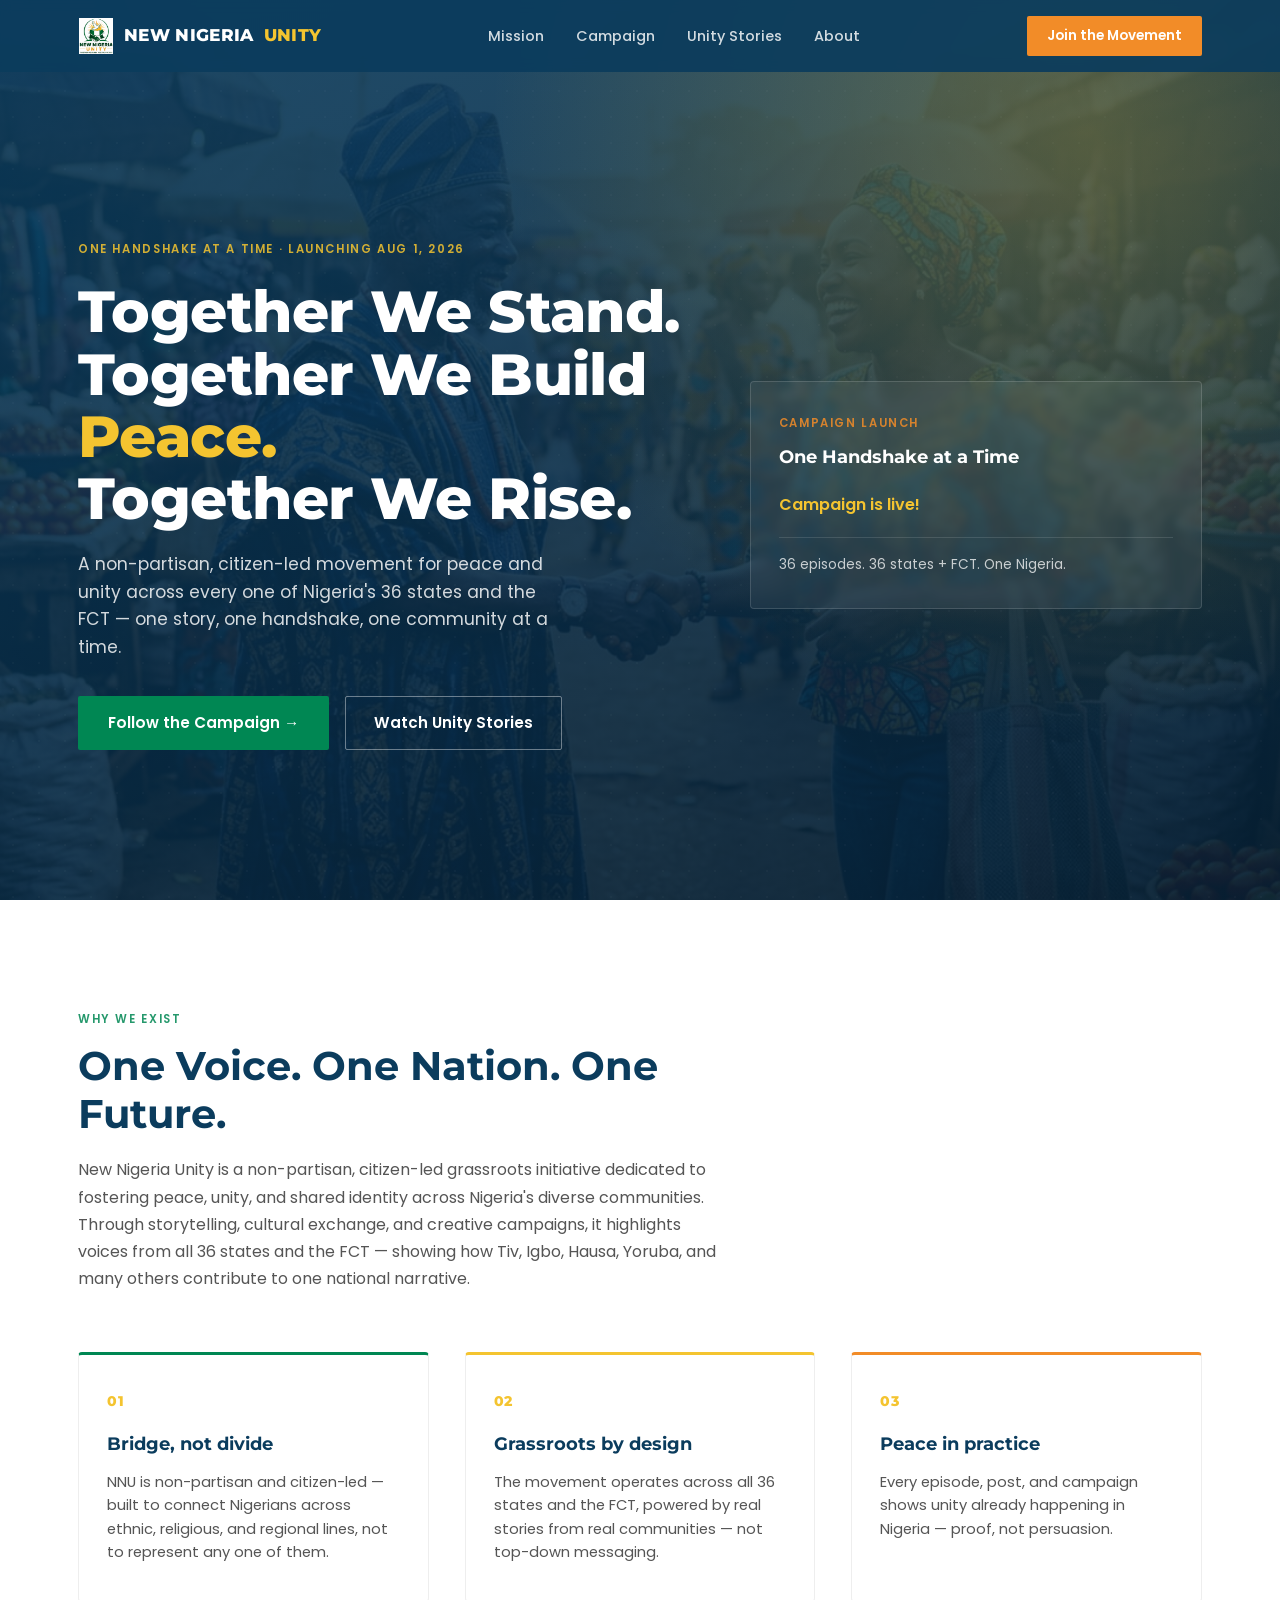
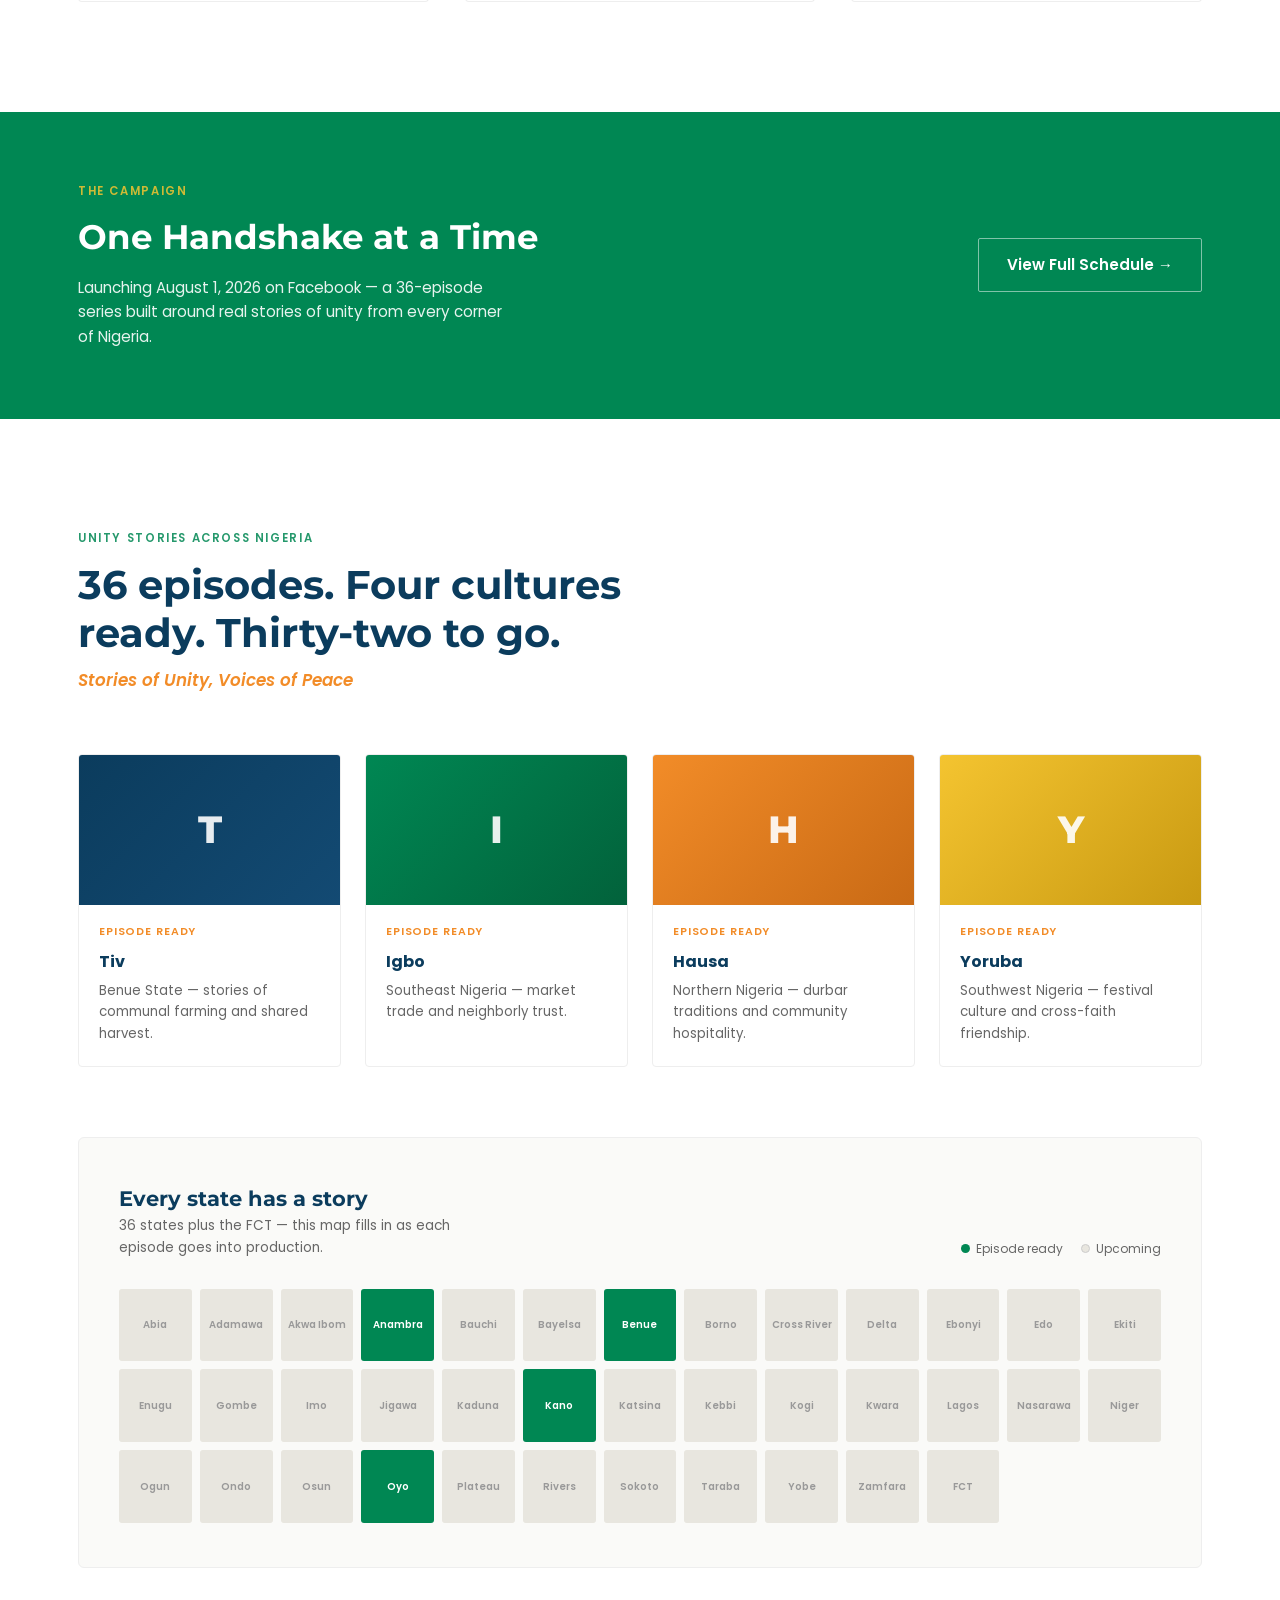
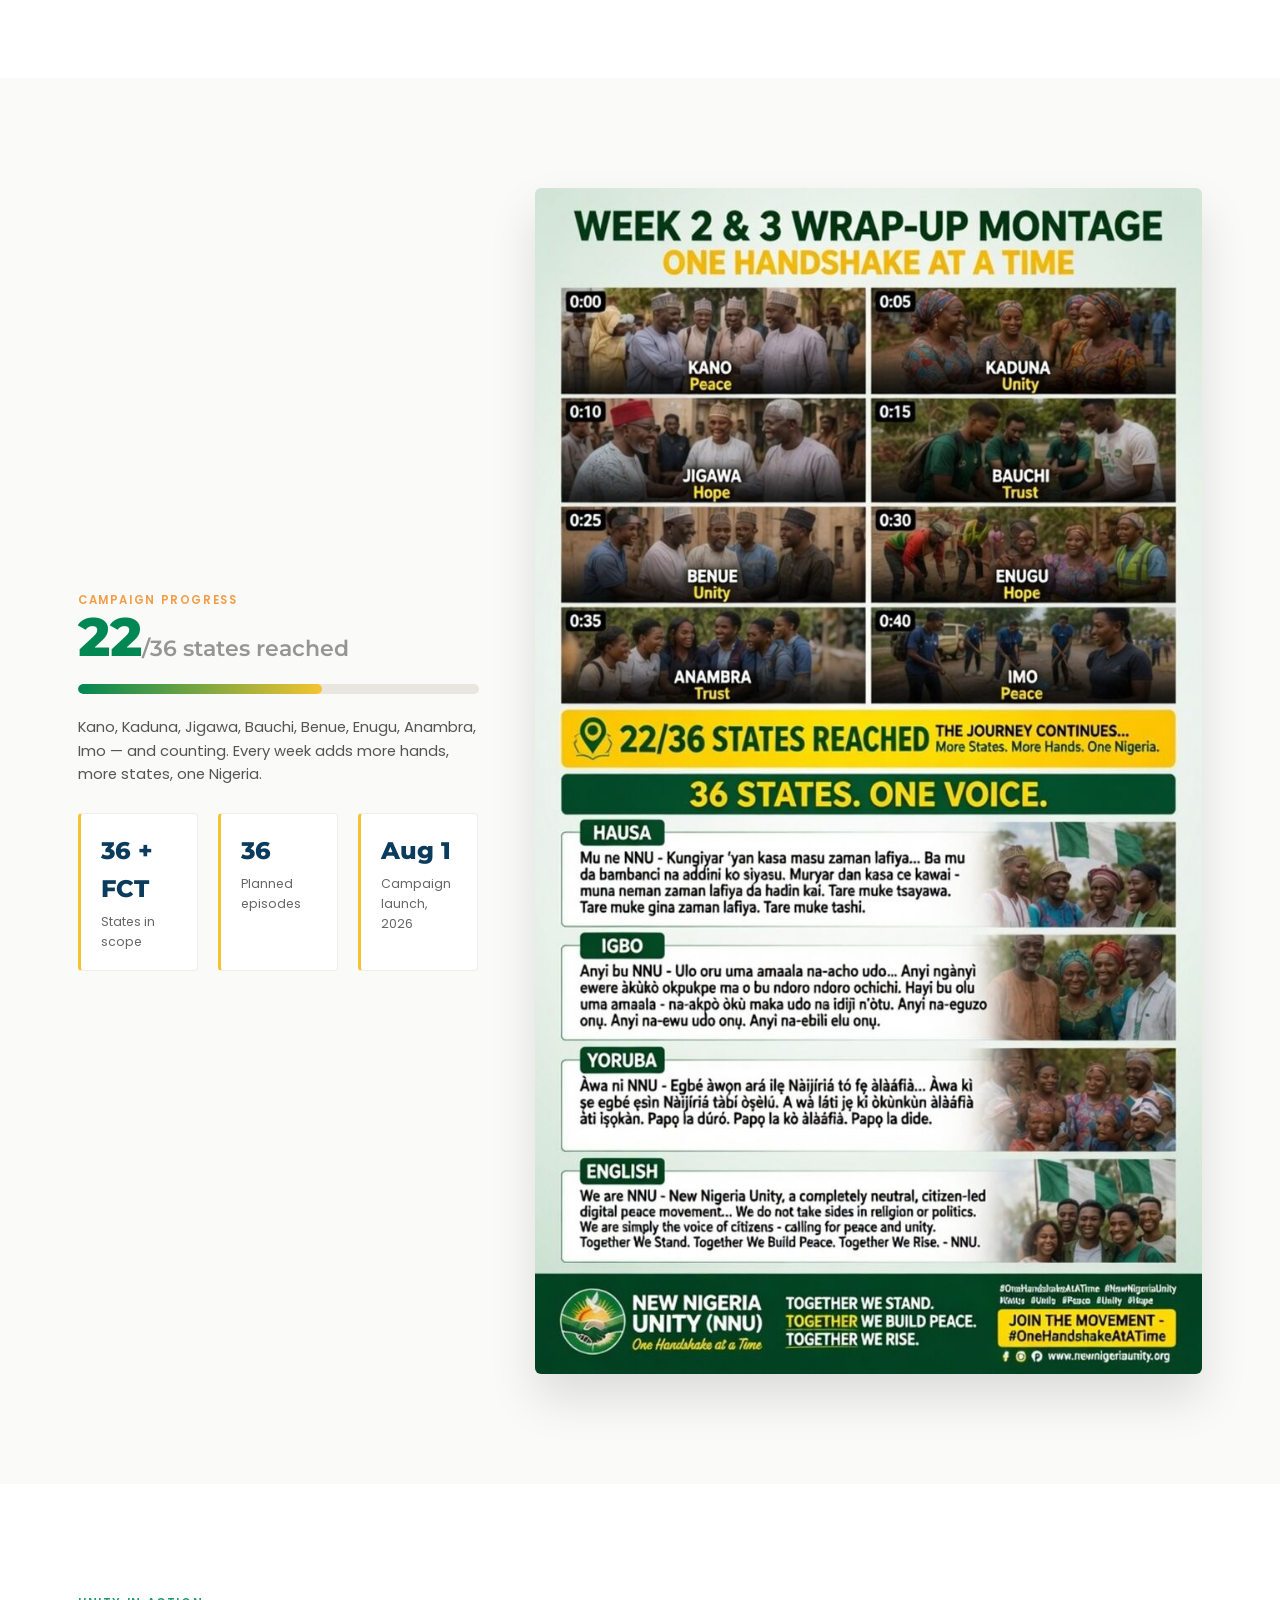
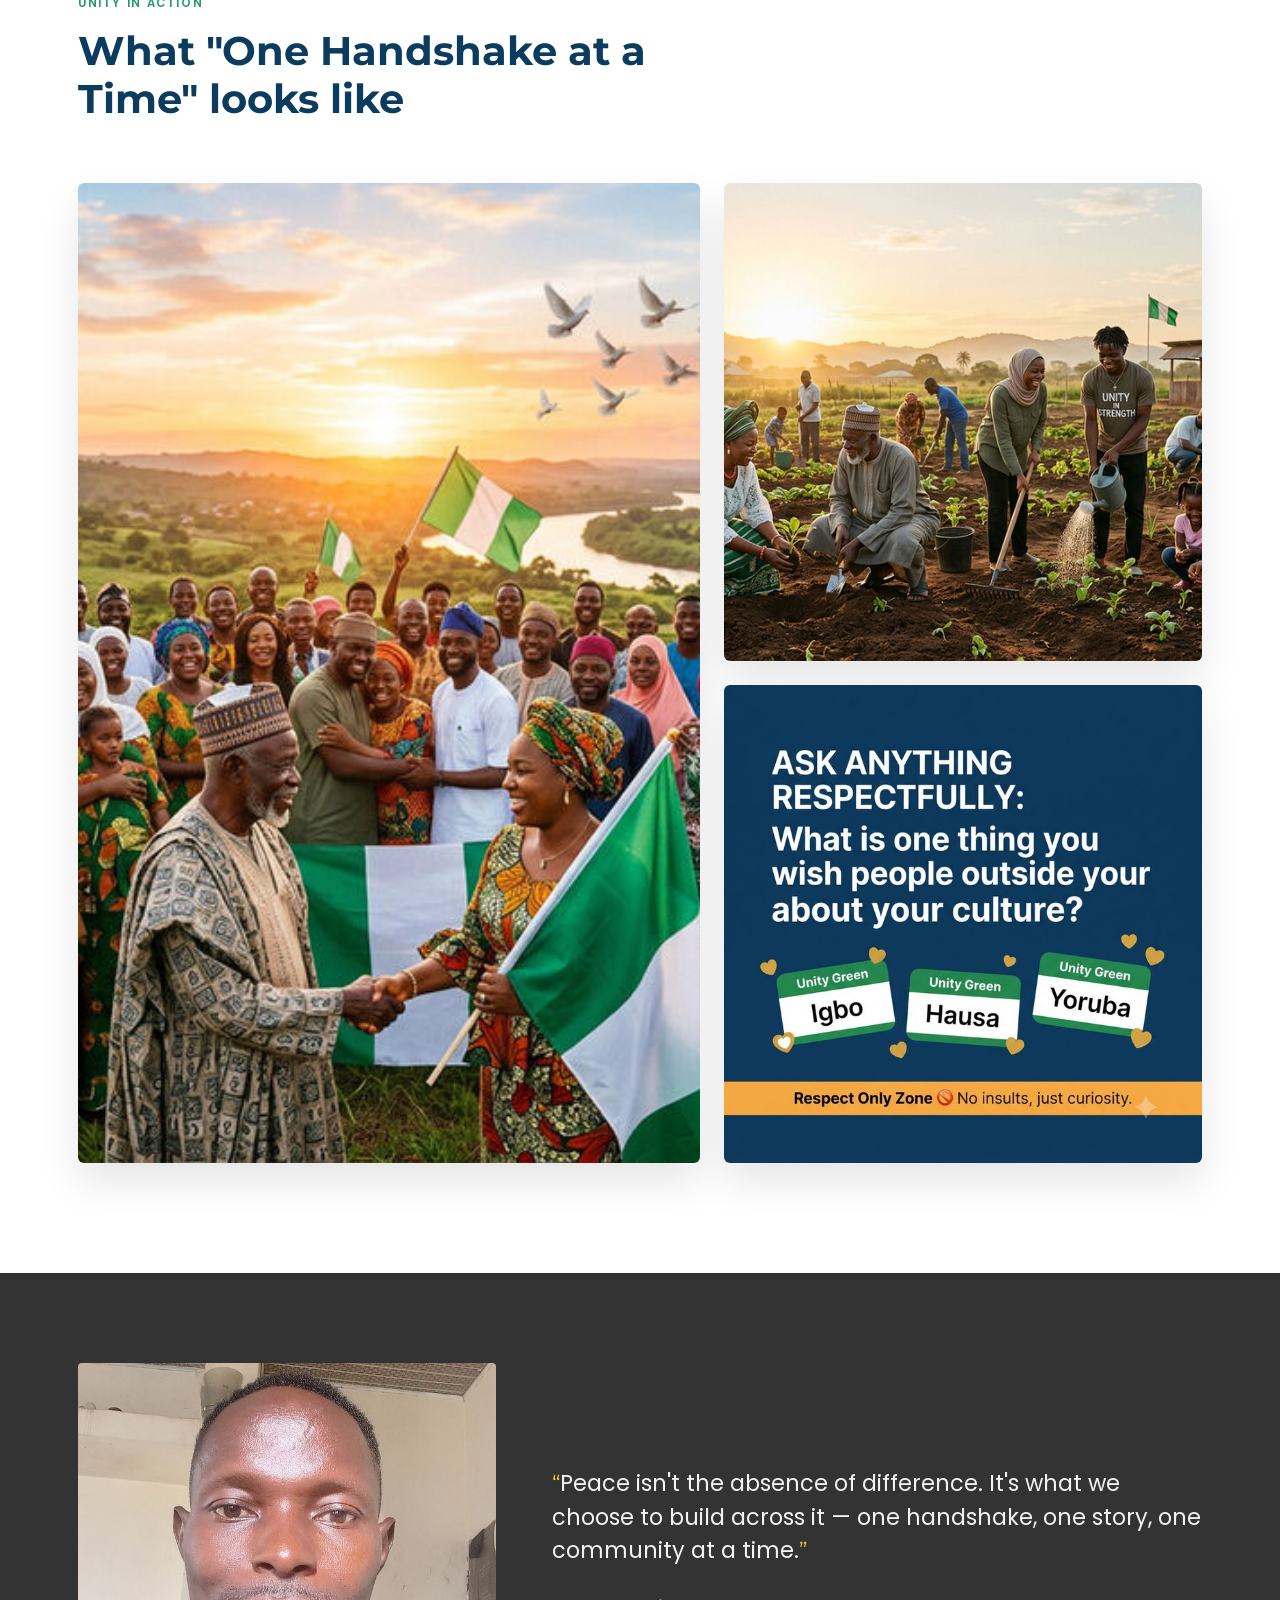
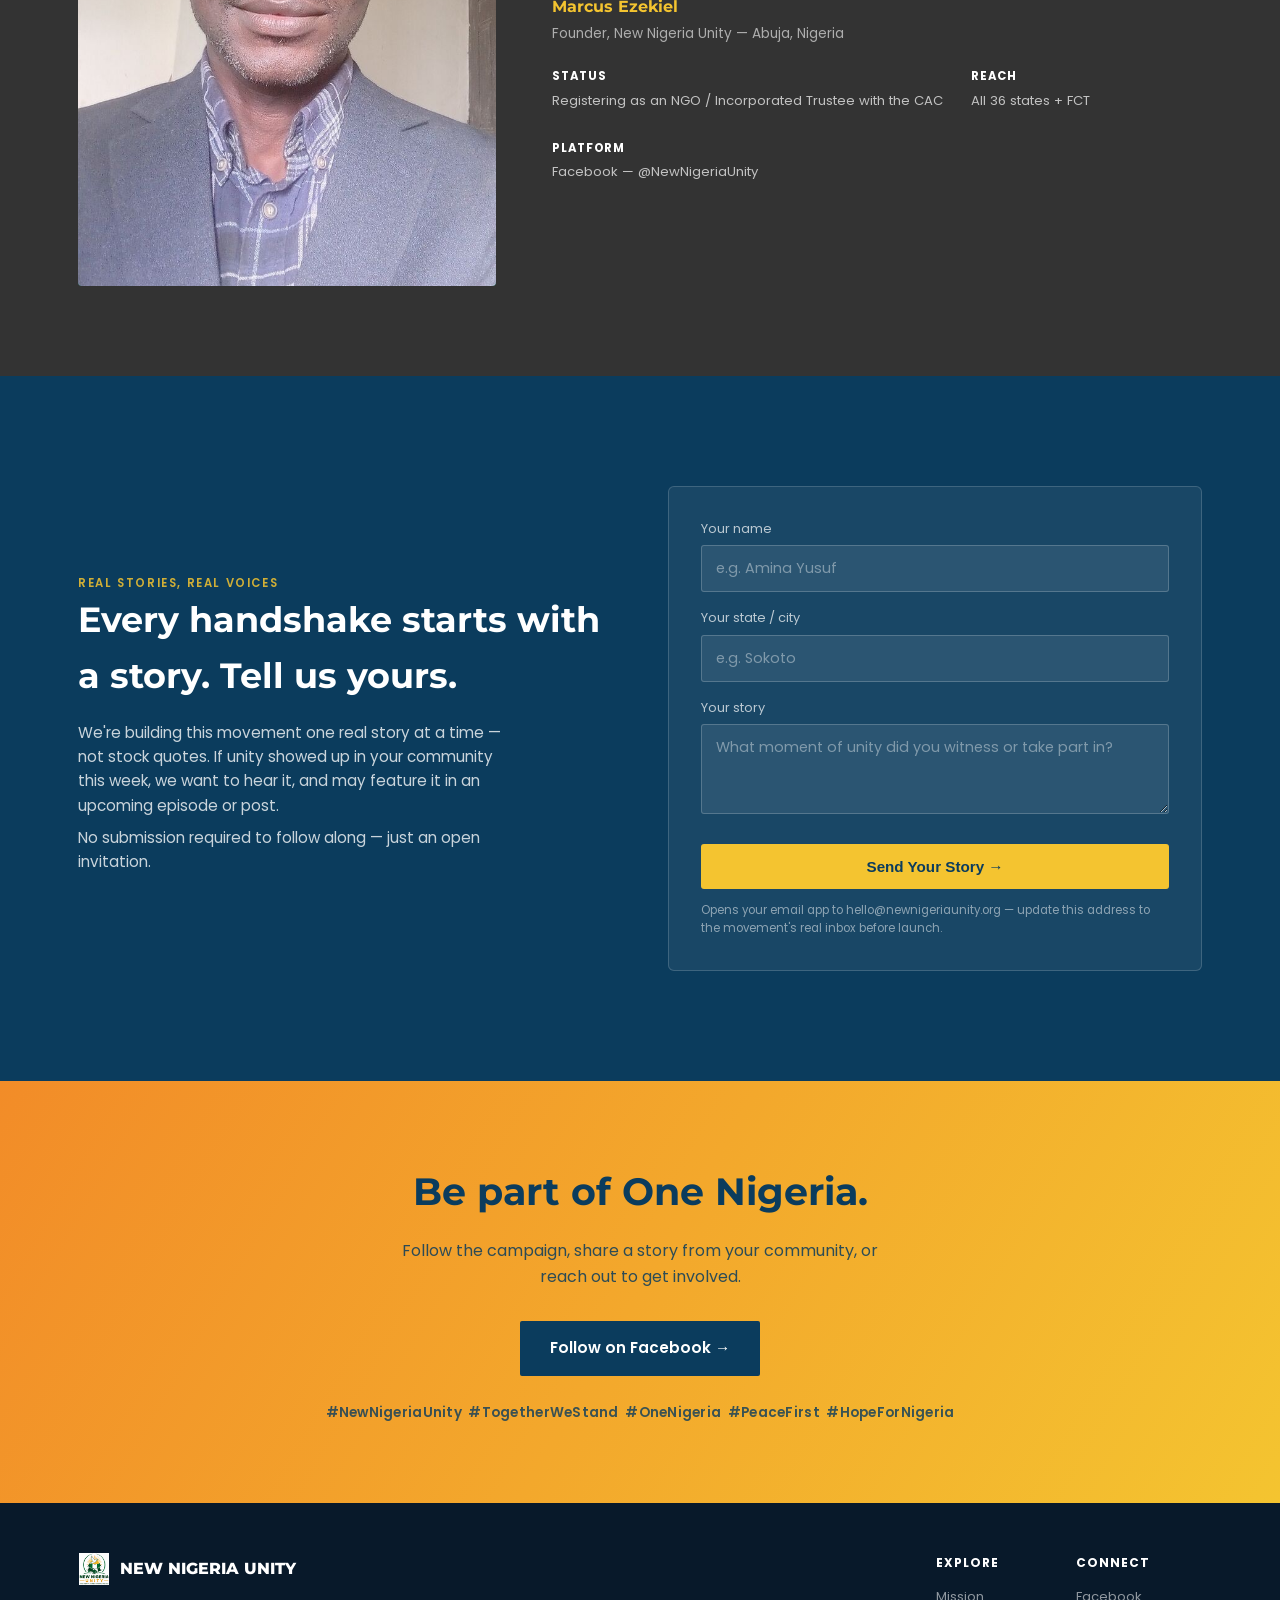
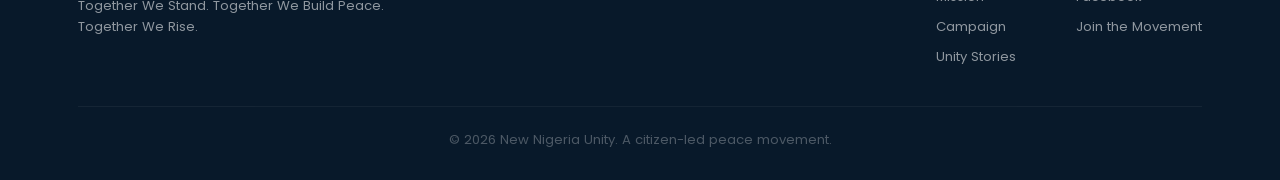
==== index.html @ eee840d3 "Add files via upload" ====
<!DOCTYPE html>
<html lang="en">
<head>
<meta charset="UTF-8">
<meta name="viewport" content="width=device-width, initial-scale=1.0">
<title>New Nigeria Unity — One Handshake at a Time</title>
<link rel="preconnect" href="https://fonts.googleapis.com">
<link href="https://fonts.googleapis.com/css2?family=Montserrat:wght@600;700;800&family=Poppins:wght@300;400;500;600&display=swap" rel="stylesheet">
<style>
  :root{
    --unity-green:#008753;
    --hope-gold:#F4C430;
    --trust-blue:#0B3C5D;
    --sunrise-orange:#F28C28;
    --charcoal:#333333;
    --peace-white:#FFFFFF;
  }
  *{margin:0;padding:0;box-sizing:border-box;}
  html{scroll-behavior:smooth;}
  body{
    font-family:'Poppins',sans-serif;
    color:var(--charcoal);
    background:var(--peace-white);
    line-height:1.6;
    overflow-x:hidden;
  }
  h1,h2,h3,.display{font-family:'Montserrat',sans-serif;}
  a{text-decoration:none;color:inherit;}
  img{max-width:100%;display:block;}
  .container{max-width:1180px;margin:0 auto;padding:0 28px;}
  .eyebrow{
    font-family:'Poppins',sans-serif;
    letter-spacing:.14em;
    text-transform:uppercase;
    font-size:.72rem;
    font-weight:600;
    opacity:.85;
  }

  /* NAV */
  nav{
    position:fixed;top:0;left:0;right:0;z-index:100;
    background:rgba(11,60,93,0.92);
    backdrop-filter:blur(6px);
    transition:background .3s ease;
  }
  .nav-inner{
    max-width:1180px;margin:0 auto;padding:16px 28px;
    display:flex;align-items:center;justify-content:space-between;
  }
  .nav-logo{
    font-family:'Montserrat',sans-serif;font-weight:800;
    color:var(--peace-white);font-size:1.05rem;letter-spacing:.02em;
    display:flex;align-items:center;gap:10px;
  }
  .nav-logo img{height:36px;width:36px;object-fit:contain;}
  .nav-logo span{color:var(--hope-gold);}
  .nav-links{display:flex;gap:32px;list-style:none;}
  .nav-links a{
    color:rgba(255,255,255,.82);font-size:.9rem;font-weight:500;
    transition:color .2s ease;
  }
  .nav-links a:hover{color:var(--hope-gold);}
  .nav-cta{
    background:var(--sunrise-orange);color:var(--peace-white);
    padding:9px 20px;border-radius:2px;font-weight:600;font-size:.85rem;
    transition:transform .2s ease, box-shadow .2s ease;
  }
  .nav-cta:hover{transform:translateY(-1px);box-shadow:0 6px 16px rgba(242,140,40,.35);}
  .nav-toggle{display:none;background:none;border:none;color:white;font-size:1.5rem;cursor:pointer;}

  /* HERO */
  .hero{
    position:relative;min-height:100vh;
    display:flex;align-items:center;
    background:
      radial-gradient(circle at 85% 15%, rgba(244,196,48,.30), transparent 45%),
      linear-gradient(160deg, rgba(11,60,93,.92) 0%, rgba(8,44,71,.90) 55%, rgba(6,31,51,.94) 100%),
      url('[data-uri]');
    background-size:cover;
    background-position:center 30%;
    overflow:hidden;
    padding-top:90px;
  }
  .hero::before{
    content:'';position:absolute;inset:0;
    background-image: radial-gradient(rgba(255,255,255,.06) 1px, transparent 1px);
    background-size:26px 26px;
    opacity:.4;
    animation: drift 40s linear infinite;
  }
  @keyframes drift{ from{background-position:0 0;} to{background-position:260px 130px;} }
  .hero-inner{
    position:relative;z-index:2;
    max-width:1180px;margin:0 auto;padding:60px 28px;
    display:grid;grid-template-columns:1.15fr .85fr;gap:60px;align-items:center;
  }
  .hero-eyebrow{color:var(--hope-gold);margin-bottom:22px;}
  .hero h1{
    color:var(--peace-white);font-size:clamp(2.4rem,5vw,3.6rem);
    font-weight:800;line-height:1.08;letter-spacing:-.01em;
    margin-bottom:22px;
    opacity:0;animation:riseIn .8s ease .1s forwards;
  }
  .hero h1 em{font-style:normal;color:var(--hope-gold);}
  .hero p.lede{
    color:rgba(255,255,255,.82);font-size:1.08rem;max-width:480px;margin-bottom:34px;
    opacity:0;animation:riseIn .8s ease .3s forwards;
  }
  @keyframes riseIn{from{opacity:0;transform:translateY(16px);}to{opacity:1;transform:translateY(0);}}
  .hero-ctas{display:flex;gap:16px;flex-wrap:wrap;opacity:0;animation:riseIn .8s ease .5s forwards;}
  .btn-primary{
    background:var(--unity-green);color:var(--peace-white);
    padding:15px 30px;border-radius:2px;font-weight:600;font-size:.95rem;
    display:inline-flex;align-items:center;gap:8px;
    transition:transform .2s ease, box-shadow .2s ease;
  }
  .btn-primary:hover{transform:translateY(-2px);box-shadow:0 10px 24px rgba(0,135,83,.4);}
  .btn-ghost{
    border:1.5px solid rgba(255,255,255,.4);color:var(--peace-white);
    padding:14px 28px;border-radius:2px;font-weight:600;font-size:.95rem;
    transition:border-color .2s ease, background .2s ease;
  }
  .btn-ghost:hover{border-color:var(--hope-gold);background:rgba(244,196,48,.08);}

  /* HERO COUNTDOWN CARD */
  .countdown-card{
    background:rgba(255,255,255,.06);
    border:1px solid rgba(255,255,255,.14);
    border-radius:4px;padding:32px 28px;
    backdrop-filter:blur(4px);
    opacity:0;animation:riseIn .9s ease .5s forwards;
  }
  .countdown-card .eyebrow{color:var(--sunrise-orange);margin-bottom:10px;}
  .countdown-card h3{color:var(--peace-white);font-size:1.15rem;margin-bottom:20px;}
  .countdown-grid{display:grid;grid-template-columns:repeat(4,1fr);gap:10px;margin-bottom:20px;}
  .countdown-unit{text-align:center;}
  .countdown-unit .num{
    font-family:'Montserrat',sans-serif;font-weight:800;font-size:1.9rem;
    color:var(--hope-gold);line-height:1;
  }
  .countdown-unit .lbl{
    font-size:.65rem;text-transform:uppercase;letter-spacing:.1em;
    color:rgba(255,255,255,.6);margin-top:6px;
  }
  .countdown-card .tagline{
    color:rgba(255,255,255,.75);font-size:.85rem;border-top:1px solid rgba(255,255,255,.12);
    padding-top:16px;
  }

  /* SECTION SHARED */
  section{padding:110px 0;position:relative;}
  .section-head{max-width:640px;margin-bottom:60px;}
  .section-head .eyebrow{color:var(--unity-green);margin-bottom:14px;}
  .section-head h2{font-size:clamp(1.8rem,3.4vw,2.5rem);font-weight:700;color:var(--trust-blue);line-height:1.2;}
  .section-head .lede{font-size:1rem;color:#555;margin-top:18px;line-height:1.7;}
  .section-head .subhead{font-size:1.05rem;color:var(--sunrise-orange);font-weight:600;margin-top:10px;font-style:italic;}
  .reveal{opacity:0;transform:translateY(24px);transition:opacity .7s ease, transform .7s ease;}
  .reveal.visible{opacity:1;transform:translateY(0);}

  /* MISSION */
  .mission-grid{display:grid;grid-template-columns:repeat(3,1fr);gap:36px;}
  .mission-card{
    padding:36px 28px;border:1px solid #eee;border-radius:4px;
    border-top:3px solid var(--unity-green);
    transition:transform .25s ease, box-shadow .25s ease;
  }
  .mission-card:nth-child(2){border-top-color:var(--hope-gold);}
  .mission-card:nth-child(3){border-top-color:var(--sunrise-orange);}
  .mission-card:hover{transform:translateY(-6px);box-shadow:0 16px 32px rgba(0,0,0,.06);}
  .mission-card .num{font-family:'Montserrat',sans-serif;font-weight:800;font-size:.85rem;color:var(--hope-gold);letter-spacing:.06em;margin-bottom:16px;}
  .mission-card h3{font-size:1.15rem;color:var(--trust-blue);margin-bottom:12px;}
  .mission-card p{font-size:.92rem;color:#555;}

  /* CAMPAIGN BAND */
  .campaign-band{
    background:var(--unity-green);color:var(--peace-white);
    padding:70px 0;
  }
  .campaign-inner{
    display:flex;justify-content:space-between;align-items:center;gap:40px;flex-wrap:wrap;
  }
  .campaign-inner h2{font-size:clamp(1.6rem,3vw,2.1rem);font-weight:700;max-width:500px;}
  .campaign-inner .eyebrow{color:var(--hope-gold);margin-bottom:10px;}
  .campaign-inner p{opacity:.9;max-width:440px;margin-top:12px;font-size:.95rem;}

  /* STORIES */
  .stories-grid{display:grid;grid-template-columns:repeat(4,1fr);gap:24px;margin-bottom:70px;}
  .story-card{
    border-radius:4px;overflow:hidden;background:var(--peace-white);
    border:1px solid #eee;transition:transform .25s ease, box-shadow .25s ease;
  }
  .story-card:hover{transform:translateY(-6px);box-shadow:0 18px 30px rgba(0,0,0,.08);}
  .story-thumb{
    height:150px;display:flex;align-items:center;justify-content:center;
    font-family:'Montserrat',sans-serif;font-weight:800;color:rgba(255,255,255,.9);font-size:2.4rem;
  }
  .story-card:nth-child(1) .story-thumb{background:linear-gradient(135deg,var(--trust-blue),#134a73);}
  .story-card:nth-child(2) .story-thumb{background:linear-gradient(135deg,var(--unity-green),#02623b);}
  .story-card:nth-child(3) .story-thumb{background:linear-gradient(135deg,var(--sunrise-orange),#c96a15);}
  .story-card:nth-child(4) .story-thumb{background:linear-gradient(135deg,var(--hope-gold),#c99a12);}
  .story-body{padding:18px 20px 22px;}
  .story-tag{font-size:.68rem;font-weight:600;letter-spacing:.08em;text-transform:uppercase;color:var(--sunrise-orange);margin-bottom:8px;}
  .story-body h4{font-size:1rem;color:var(--trust-blue);margin-bottom:6px;}
  .story-body p{font-size:.83rem;color:#666;}

  /* MOSAIC — SIGNATURE ELEMENT */
  .mosaic-wrap{
    background:#fafaf8;border:1px solid #eee;border-radius:6px;padding:44px 40px;
  }
  .mosaic-head{display:flex;justify-content:space-between;align-items:flex-end;gap:24px;margin-bottom:30px;flex-wrap:wrap;}
  .mosaic-head h3{color:var(--trust-blue);font-size:1.3rem;}
  .mosaic-head p{font-size:.85rem;color:#666;max-width:360px;}
  .mosaic-legend{display:flex;gap:18px;font-size:.75rem;color:#666;flex-wrap:wrap;}
  .legend-dot{display:inline-block;width:9px;height:9px;border-radius:50%;margin-right:6px;}
  .mosaic-grid{
    display:grid;grid-template-columns:repeat(auto-fill,minmax(72px,1fr));gap:8px;
  }
  .state-tile{
    aspect-ratio:1;border-radius:3px;background:#e8e6df;
    display:flex;align-items:center;justify-content:center;
    font-size:.62rem;font-weight:600;color:#999;text-align:center;padding:4px;
    position:relative;cursor:default;
    transition:transform .18s ease, box-shadow .18s ease;
  }
  .state-tile:hover{transform:scale(1.08);z-index:5;box-shadow:0 6px 16px rgba(0,0,0,.15);}
  .state-tile.live{background:var(--unity-green);color:#fff;}
  .state-tile.upcoming{background:#f0d98a44;color:var(--charcoal);border:1px dashed var(--hope-gold);}
  .state-tile .tooltip{
    position:absolute;bottom:110%;left:50%;transform:translateX(-50%);
    background:var(--trust-blue);color:#fff;font-size:.68rem;padding:6px 10px;
    border-radius:3px;white-space:nowrap;opacity:0;pointer-events:none;
    transition:opacity .15s ease;
  }
  .state-tile:hover .tooltip{opacity:1;}

  /* PROGRESS SECTION */
  .progress{background:#fafaf8;}
  .progress-inner{display:grid;grid-template-columns:.75fr 1.25fr;gap:56px;align-items:center;}
  .progress-stat{
    font-family:'Montserrat',sans-serif;font-weight:800;font-size:3.4rem;color:var(--unity-green);line-height:1;
  }
  .progress-stat span{font-size:1.4rem;color:var(--charcoal);opacity:.5;font-weight:600;}
  .progress-bar-track{height:10px;background:#e8e6df;border-radius:6px;overflow:hidden;margin:20px 0 22px;}
  .progress-bar-fill{height:100%;width:61%;background:linear-gradient(90deg,var(--unity-green),var(--hope-gold));border-radius:6px;}
  .progress-copy p{color:#555;font-size:.92rem;margin-bottom:10px;}
  .progress-img{border-radius:6px;overflow:hidden;box-shadow:0 24px 48px rgba(0,0,0,.12);}
  .progress-img img{width:100%;display:block;}

  .goals-row{display:grid;grid-template-columns:repeat(3,1fr);gap:20px;margin-top:26px;}
  .goal-chip{background:#fff;border:1px solid #eee;border-left:3px solid var(--hope-gold);border-radius:4px;padding:18px 20px;}
  .goal-chip .num{font-family:'Montserrat',sans-serif;font-weight:800;font-size:1.5rem;color:var(--trust-blue);}
  .goal-chip .lbl{font-size:.78rem;color:#666;margin-top:4px;}

  /* COMMUNITY GALLERY */
  .community{background:var(--peace-white);}
  .community-grid{display:grid;grid-template-columns:1.3fr 1fr;gap:24px;}
  .community-grid img{border-radius:6px;width:100%;height:100%;object-fit:cover;box-shadow:0 20px 40px rgba(0,0,0,.1);}
  .community-side{display:flex;flex-direction:column;gap:24px;}
  .community-side img{aspect-ratio:1/1;}
  .community-main{aspect-ratio:4/3.1;}

  /* SHARE YOUR STORY */
  .share-story{background:var(--trust-blue);color:#fff;}
  .share-inner{display:grid;grid-template-columns:1fr 1fr;gap:56px;align-items:center;}
  .share-story h2{color:#fff;font-size:clamp(1.6rem,3vw,2.2rem);margin-bottom:16px;}
  .share-story p{color:rgba(255,255,255,.78);font-size:.95rem;margin-bottom:8px;max-width:440px;}
  .share-form{background:rgba(255,255,255,.06);border:1px solid rgba(255,255,255,.16);border-radius:6px;padding:32px;}
  .share-form label{display:block;font-size:.8rem;color:rgba(255,255,255,.7);margin-bottom:6px;margin-top:16px;}
  .share-form label:first-child{margin-top:0;}
  .share-form input, .share-form textarea{
    width:100%;padding:12px 14px;border-radius:3px;border:1px solid rgba(255,255,255,.2);
    background:rgba(255,255,255,.08);color:#fff;font-family:'Poppins',sans-serif;font-size:.9rem;
  }
  .share-form input::placeholder, .share-form textarea::placeholder{color:rgba(255,255,255,.4);}
  .share-form textarea{resize:vertical;min-height:90px;}
  .share-form button{
    margin-top:22px;width:100%;background:var(--hope-gold);color:var(--trust-blue);
    border:none;padding:14px;border-radius:3px;font-weight:700;font-size:.95rem;cursor:pointer;
    transition:transform .2s ease;
  }
  .share-form button:hover{transform:translateY(-2px);}
  .share-note{font-size:.72rem;color:rgba(255,255,255,.5);margin-top:12px;}

  /* FOUNDER STRIP */
  .founder{
    background:var(--charcoal);color:var(--peace-white);padding:90px 0;
  }
  .founder-inner{display:grid;grid-template-columns:.9fr 1.4fr;gap:56px;align-items:center;}
  .founder-photo{
    aspect-ratio:4/5;border-radius:4px;overflow:hidden;
    background:linear-gradient(155deg,var(--trust-blue),var(--unity-green));
  }
  .founder-photo img{width:100%;height:100%;object-fit:cover;object-position:center 15%;}
  .founder-quote{font-size:1.4rem;line-height:1.5;font-weight:400;margin-bottom:26px;color:#f2f2f2;}
  .founder-quote::before{content:'“';color:var(--hope-gold);font-family:'Montserrat',sans-serif;}
  .founder-quote::after{content:'”';color:var(--hope-gold);font-family:'Montserrat',sans-serif;}
  .founder-name{font-family:'Montserrat',sans-serif;font-weight:700;color:var(--hope-gold);margin-bottom:4px;}
  .founder-role{font-size:.85rem;color:rgba(255,255,255,.6);margin-bottom:22px;}
  .legit-row{display:flex;gap:28px;flex-wrap:wrap;font-size:.82rem;color:rgba(255,255,255,.7);}
  .legit-row strong{color:#fff;display:block;font-size:.72rem;text-transform:uppercase;letter-spacing:.08em;margin-bottom:4px;}

  /* CTA FOOTER */
  .cta-band{
    background:linear-gradient(120deg, var(--sunrise-orange), var(--hope-gold));
    padding:80px 0;text-align:center;color:var(--trust-blue);
  }
  .cta-band h2{font-size:clamp(1.7rem,3.4vw,2.4rem);margin-bottom:16px;}
  .cta-band p{max-width:480px;margin:0 auto 32px;font-size:1rem;opacity:.85;}
  .cta-band .btn-primary{background:var(--trust-blue);}
  .hashtags{margin-top:26px;font-size:.85rem;font-weight:600;letter-spacing:.02em;color:var(--trust-blue);opacity:.8;}

  footer{background:#08192a;color:rgba(255,255,255,.55);padding:50px 0 30px;font-size:.82rem;}
  .footer-inner{display:flex;justify-content:space-between;flex-wrap:wrap;gap:24px;margin-bottom:30px;}
  .footer-logo{font-family:'Montserrat',sans-serif;font-weight:800;color:#fff;font-size:1rem;margin-bottom:10px;display:flex;align-items:center;gap:10px;}
  .footer-logo img{height:32px;width:32px;object-fit:contain;}
  .footer-slogan{max-width:320px;line-height:1.6;}
  .footer-cols{display:flex;gap:60px;}
  .footer-col h5{color:#fff;font-size:.75rem;text-transform:uppercase;letter-spacing:.08em;margin-bottom:14px;}
  .footer-col a{display:block;margin-bottom:9px;color:rgba(255,255,255,.55);transition:color .2s ease;}
  .footer-col a:hover{color:var(--hope-gold);}
  .footer-bottom{border-top:1px solid rgba(255,255,255,.1);padding-top:22px;text-align:center;opacity:.5;}

  @media (max-width:880px){
    .hero-inner{grid-template-columns:1fr;}
    .mission-grid{grid-template-columns:1fr;}
    .stories-grid{grid-template-columns:repeat(2,1fr);}
    .campaign-inner{flex-direction:column;align-items:flex-start;}
    .founder-inner{grid-template-columns:1fr;}
    .founder-photo{max-width:220px;}
    .progress-inner{grid-template-columns:1fr;}
    .community-grid{grid-template-columns:1fr;}
    .share-inner{grid-template-columns:1fr;}
    .goals-row{grid-template-columns:1fr;}
    .nav-links{display:none;}
    .footer-inner{flex-direction:column;}
  }
</style>
</head>
<body>

<nav>
  <div class="nav-inner">
    <div class="nav-logo"><img src="[data-uri]" alt="New Nigeria Unity logo">NEW NIGERIA <span>UNITY</span></div>
    <ul class="nav-links">
      <li><a href="#mission">Mission</a></li>
      <li><a href="#campaign">Campaign</a></li>
      <li><a href="#stories">Unity Stories</a></li>
      <li><a href="#founder">About</a></li>
    </ul>
    <a href="#join" class="nav-cta">Join the Movement</a>
  </div>
</nav>

<header class="hero">
  <div class="hero-inner">
    <div>
      <div class="eyebrow hero-eyebrow">One Handshake at a Time · Launching Aug 1, 2026</div>
      <h1>Together We Stand.<br>Together We Build <em>Peace.</em><br>Together We Rise.</h1>
      <p class="lede">A non-partisan, citizen-led movement for peace and unity across every one of Nigeria's 36 states and the FCT — one story, one handshake, one community at a time.</p>
      <div class="hero-ctas">
        <a href="#join" class="btn-primary">Follow the Campaign →</a>
        <a href="#stories" class="btn-ghost">Watch Unity Stories</a>
      </div>
    </div>
    <div class="countdown-card">
      <div class="eyebrow">Campaign Launch</div>
      <h3>One Handshake at a Time</h3>
      <div class="countdown-grid" id="countdown">
        <div class="countdown-unit"><div class="num" id="cd-days">--</div><div class="lbl">Days</div></div>
        <div class="countdown-unit"><div class="num" id="cd-hours">--</div><div class="lbl">Hours</div></div>
        <div class="countdown-unit"><div class="num" id="cd-mins">--</div><div class="lbl">Mins</div></div>
        <div class="countdown-unit"><div class="num" id="cd-secs">--</div><div class="lbl">Secs</div></div>
      </div>
      <div class="tagline">36 episodes. 36 states + FCT. One Nigeria.</div>
    </div>
  </div>
</header>

<section id="mission">
  <div class="container">
    <div class="section-head reveal">
      <div class="eyebrow">Why We Exist</div>
      <h2>One Voice. One Nation. One Future.</h2>
      <p class="lede">New Nigeria Unity is a non-partisan, citizen-led grassroots initiative dedicated to fostering peace, unity, and shared identity across Nigeria's diverse communities. Through storytelling, cultural exchange, and creative campaigns, it highlights voices from all 36 states and the FCT — showing how Tiv, Igbo, Hausa, Yoruba, and many others contribute to one national narrative.</p>
    </div>
    <div class="mission-grid">
      <div class="mission-card reveal">
        <div class="num">01</div>
        <h3>Bridge, not divide</h3>
        <p>NNU is non-partisan and citizen-led — built to connect Nigerians across ethnic, religious, and regional lines, not to represent any one of them.</p>
      </div>
      <div class="mission-card reveal">
        <div class="num">02</div>
        <h3>Grassroots by design</h3>
        <p>The movement operates across all 36 states and the FCT, powered by real stories from real communities — not top-down messaging.</p>
      </div>
      <div class="mission-card reveal">
        <div class="num">03</div>
        <h3>Peace in practice</h3>
        <p>Every episode, post, and campaign shows unity already happening in Nigeria — proof, not persuasion.</p>
      </div>
    </div>
  </div>
</section>

<div class="campaign-band" id="campaign">
  <div class="container campaign-inner reveal">
    <div>
      <div class="eyebrow">The Campaign</div>
      <h2>One Handshake at a Time</h2>
      <p>Launching August 1, 2026 on Facebook — a 36-episode series built around real stories of unity from every corner of Nigeria.</p>
    </div>
    <a href="#" class="btn-ghost" style="border-color:rgba(255,255,255,.5)">View Full Schedule →</a>
  </div>
</div>

<section id="stories">
  <div class="container">
    <div class="section-head reveal">
      <div class="eyebrow">Unity Stories Across Nigeria</div>
      <h2>36 episodes. Four cultures ready. Thirty-two to go.</h2>
      <div class="subhead">Stories of Unity, Voices of Peace</div>
    </div>
    <div class="stories-grid">
      <div class="story-card reveal">
        <div class="story-thumb">T</div>
        <div class="story-body"><div class="story-tag">Episode Ready</div><h4>Tiv</h4><p>Benue State — stories of communal farming and shared harvest.</p></div>
      </div>
      <div class="story-card reveal">
        <div class="story-thumb">I</div>
        <div class="story-body"><div class="story-tag">Episode Ready</div><h4>Igbo</h4><p>Southeast Nigeria — market trade and neighborly trust.</p></div>
      </div>
      <div class="story-card reveal">
        <div class="story-thumb">H</div>
        <div class="story-body"><div class="story-tag">Episode Ready</div><h4>Hausa</h4><p>Northern Nigeria — durbar traditions and community hospitality.</p></div>
      </div>
      <div class="story-card reveal">
        <div class="story-thumb">Y</div>
        <div class="story-body"><div class="story-tag">Episode Ready</div><h4>Yoruba</h4><p>Southwest Nigeria — festival culture and cross-faith friendship.</p></div>
      </div>
    </div>

    <div class="mosaic-wrap reveal">
      <div class="mosaic-head">
        <div>
          <h3>Every state has a story</h3>
          <p>36 states plus the FCT — this map fills in as each episode goes into production.</p>
        </div>
        <div class="mosaic-legend">
          <span><span class="legend-dot" style="background:var(--unity-green)"></span>Episode ready</span>
          <span><span class="legend-dot" style="background:#e8e6df;border:1px solid #ccc"></span>Upcoming</span>
        </div>
      </div>
      <div class="mosaic-grid" id="mosaic"></div>
    </div>
  </div>
</section>

<section class="progress">
  <div class="container progress-inner">
    <div class="reveal">
      <div class="eyebrow" style="color:var(--sunrise-orange)">Campaign Progress</div>
      <div class="progress-stat">22<span>/36 states reached</span></div>
      <div class="progress-bar-track"><div class="progress-bar-fill"></div></div>
      <div class="progress-copy">
        <p>Kano, Kaduna, Jigawa, Bauchi, Benue, Enugu, Anambra, Imo — and counting. Every week adds more hands, more states, one Nigeria.</p>
      </div>
      <div class="goals-row">
        <div class="goal-chip"><div class="num">36 + FCT</div><div class="lbl">States in scope</div></div>
        <div class="goal-chip"><div class="num">36</div><div class="lbl">Planned episodes</div></div>
        <div class="goal-chip"><div class="num">Aug 1</div><div class="lbl">Campaign launch, 2026</div></div>
      </div>
    </div>
    <div class="progress-img reveal">
      <img src="[data-uri]" alt="New Nigeria Unity Week 2 and 3 wrap-up montage showing progress across Nigerian states">
    </div>
  </div>
</section>

<section class="community">
  <div class="container">
    <div class="section-head reveal">
      <div class="eyebrow">Unity in Action</div>
      <h2>What "One Handshake at a Time" looks like</h2>
    </div>
    <div class="community-grid">
      <div class="reveal"><img class="community-main" src="[data-uri]" alt="Community members from different faiths and regions greeting each other with Nigerian flags"></div>
      <div class="community-side">
        <img class="reveal" src="[data-uri]" alt="A community garden project bringing neighbors together — Our Community Garden, Stronger Together">
        <img class="reveal" src="[data-uri]" alt="Ask Anything Respectfully — a New Nigeria Unity engagement post encouraging cross-cultural curiosity">
      </div>
    </div>
  </div>
</section>

<section class="founder" id="founder">
  <div class="container founder-inner">
    <div class="founder-photo reveal"><img src="[data-uri]" alt="Marcus Ezekiel, Founder of New Nigeria Unity"></div>
    <div class="reveal">
      <p class="founder-quote">Peace isn't the absence of difference. It's what we choose to build across it — one handshake, one story, one community at a time.</p>
      <div class="founder-name">Marcus Ezekiel</div>
      <div class="founder-role">Founder, New Nigeria Unity — Abuja, Nigeria</div>
      <div class="legit-row">
        <div><strong>Status</strong>Registering as an NGO / Incorporated Trustee with the CAC</div>
        <div><strong>Reach</strong>All 36 states + FCT</div>
        <div><strong>Platform</strong>Facebook — @NewNigeriaUnity</div>
      </div>
    </div>
  </div>
</section>

<section class="share-story" id="share-story">
  <div class="container share-inner">
    <div class="reveal">
      <div class="eyebrow" style="color:var(--hope-gold)">Real Stories, Real Voices</div>
      <h2>Every handshake starts with a story. Tell us yours.</h2>
      <p>We're building this movement one real story at a time — not stock quotes. If unity showed up in your community this week, we want to hear it, and may feature it in an upcoming episode or post.</p>
      <p>No submission required to follow along — just an open invitation.</p>
    </div>
    <form class="share-form reveal" onsubmit="event.preventDefault(); window.location.href='mailto:hello@newnigeriaunity.org?subject=' + encodeURIComponent('Unity Story from ' + (document.getElementById('story-name').value || 'a supporter')) + '&body=' + encodeURIComponent(document.getElementById('story-text').value + '\n\nLocation: ' + document.getElementById('story-location').value);">
      <label for="story-name">Your name</label>
      <input type="text" id="story-name" placeholder="e.g. Amina Yusuf" required>
      <label for="story-location">Your state / city</label>
      <input type="text" id="story-location" placeholder="e.g. Sokoto" required>
      <label for="story-text">Your story</label>
      <textarea id="story-text" placeholder="What moment of unity did you witness or take part in?" required></textarea>
      <button type="submit">Send Your Story →</button>
      <div class="share-note">Opens your email app to hello@newnigeriaunity.org — update this address to the movement's real inbox before launch.</div>
    </form>
  </div>
</section>

<div class="cta-band" id="join">
  <div class="container reveal">
    <h2>Be part of One Nigeria.</h2>
    <p>Follow the campaign, share a story from your community, or reach out to get involved.</p>
    <a href="#" class="btn-primary">Follow on Facebook →</a>
    <div class="hashtags">#NewNigeriaUnity &nbsp;#TogetherWeStand &nbsp;#OneNigeria &nbsp;#PeaceFirst &nbsp;#HopeForNigeria</div>
  </div>
</div>

<footer>
  <div class="container">
    <div class="footer-inner">
      <div>
        <div class="footer-logo"><img src="[data-uri]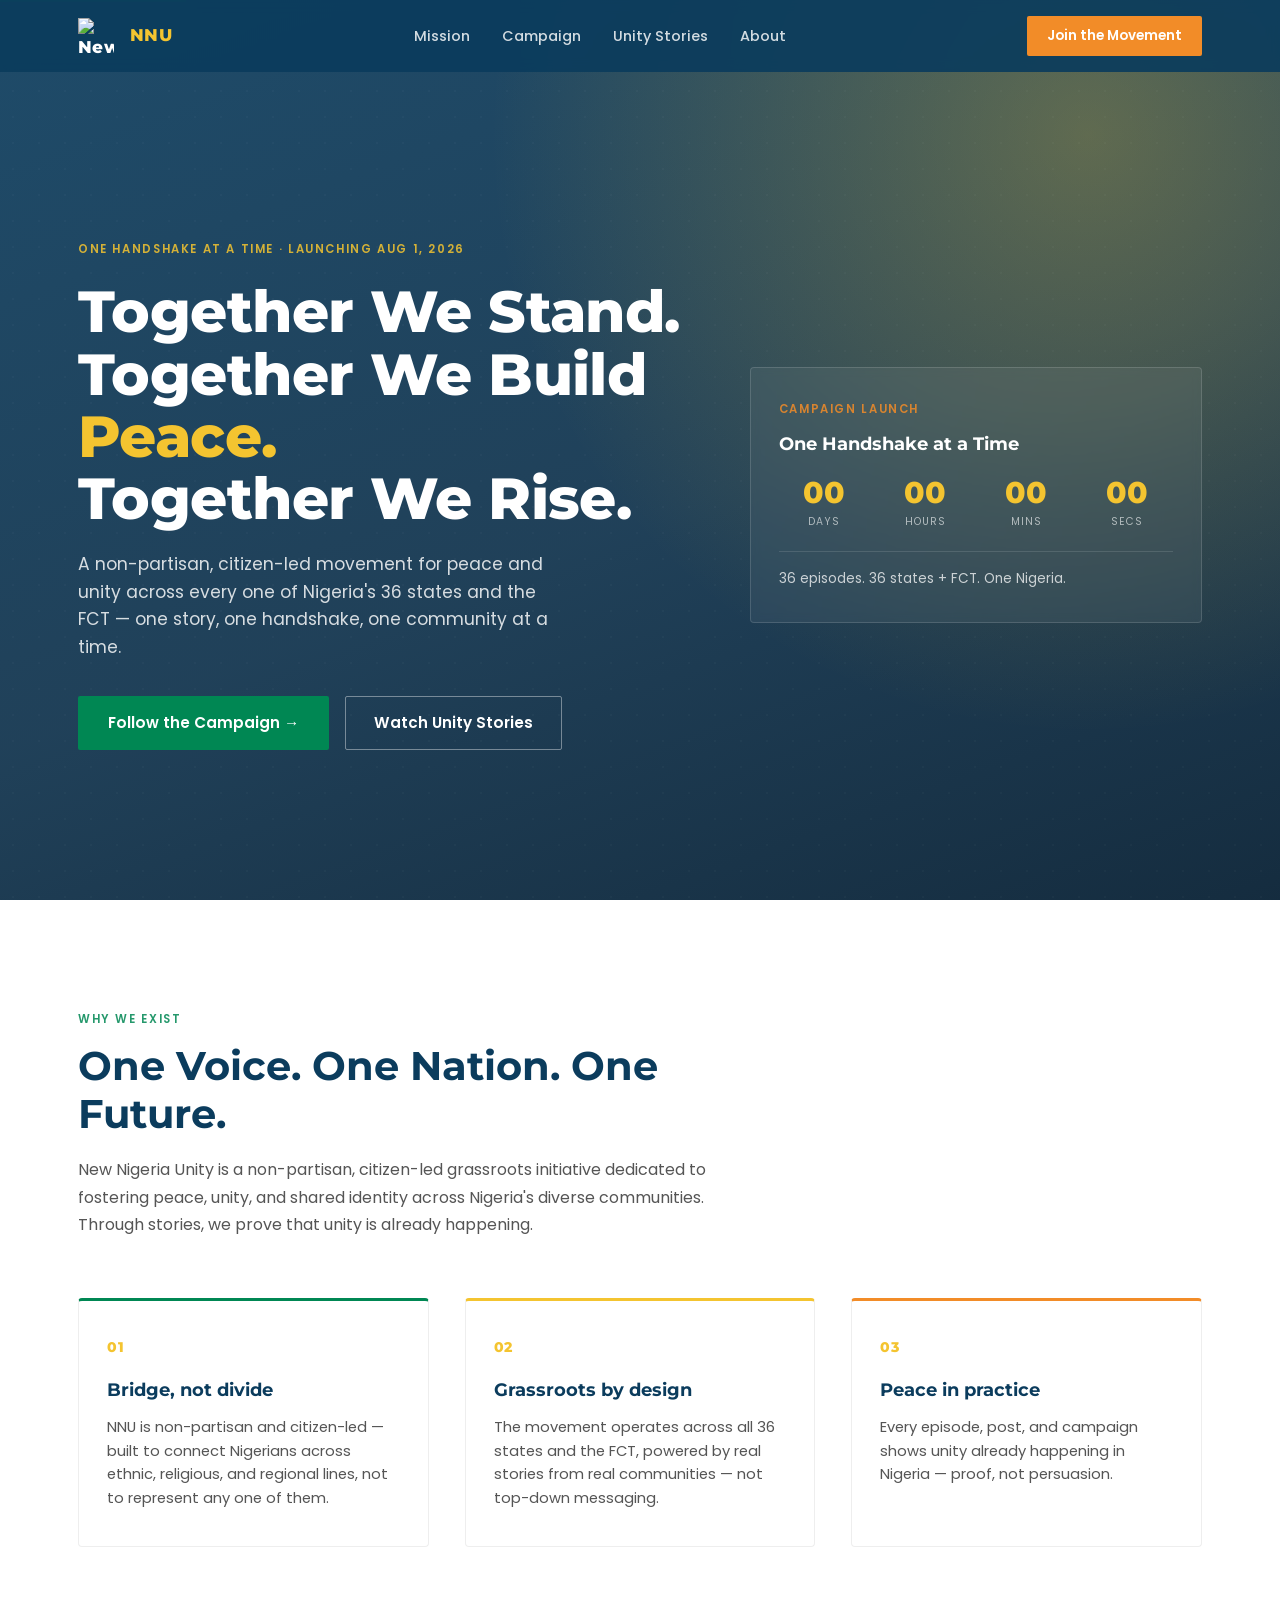
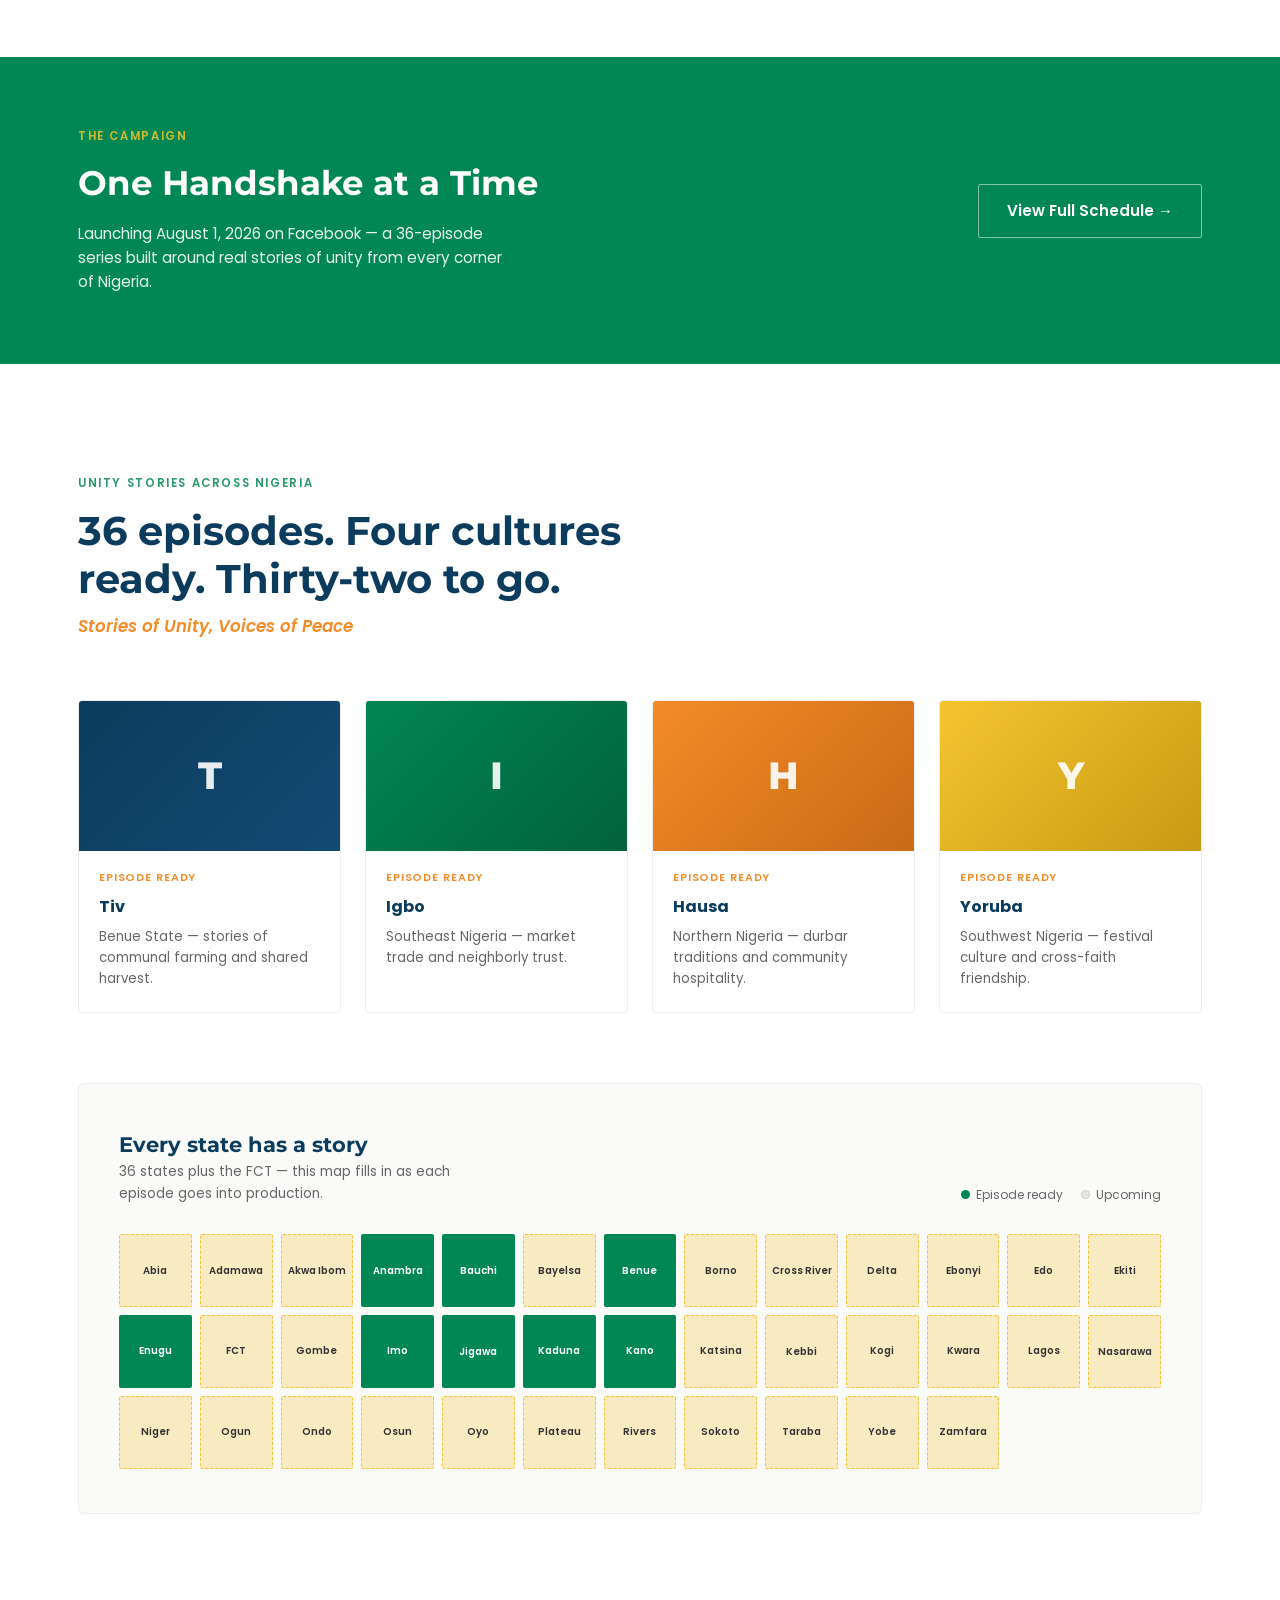
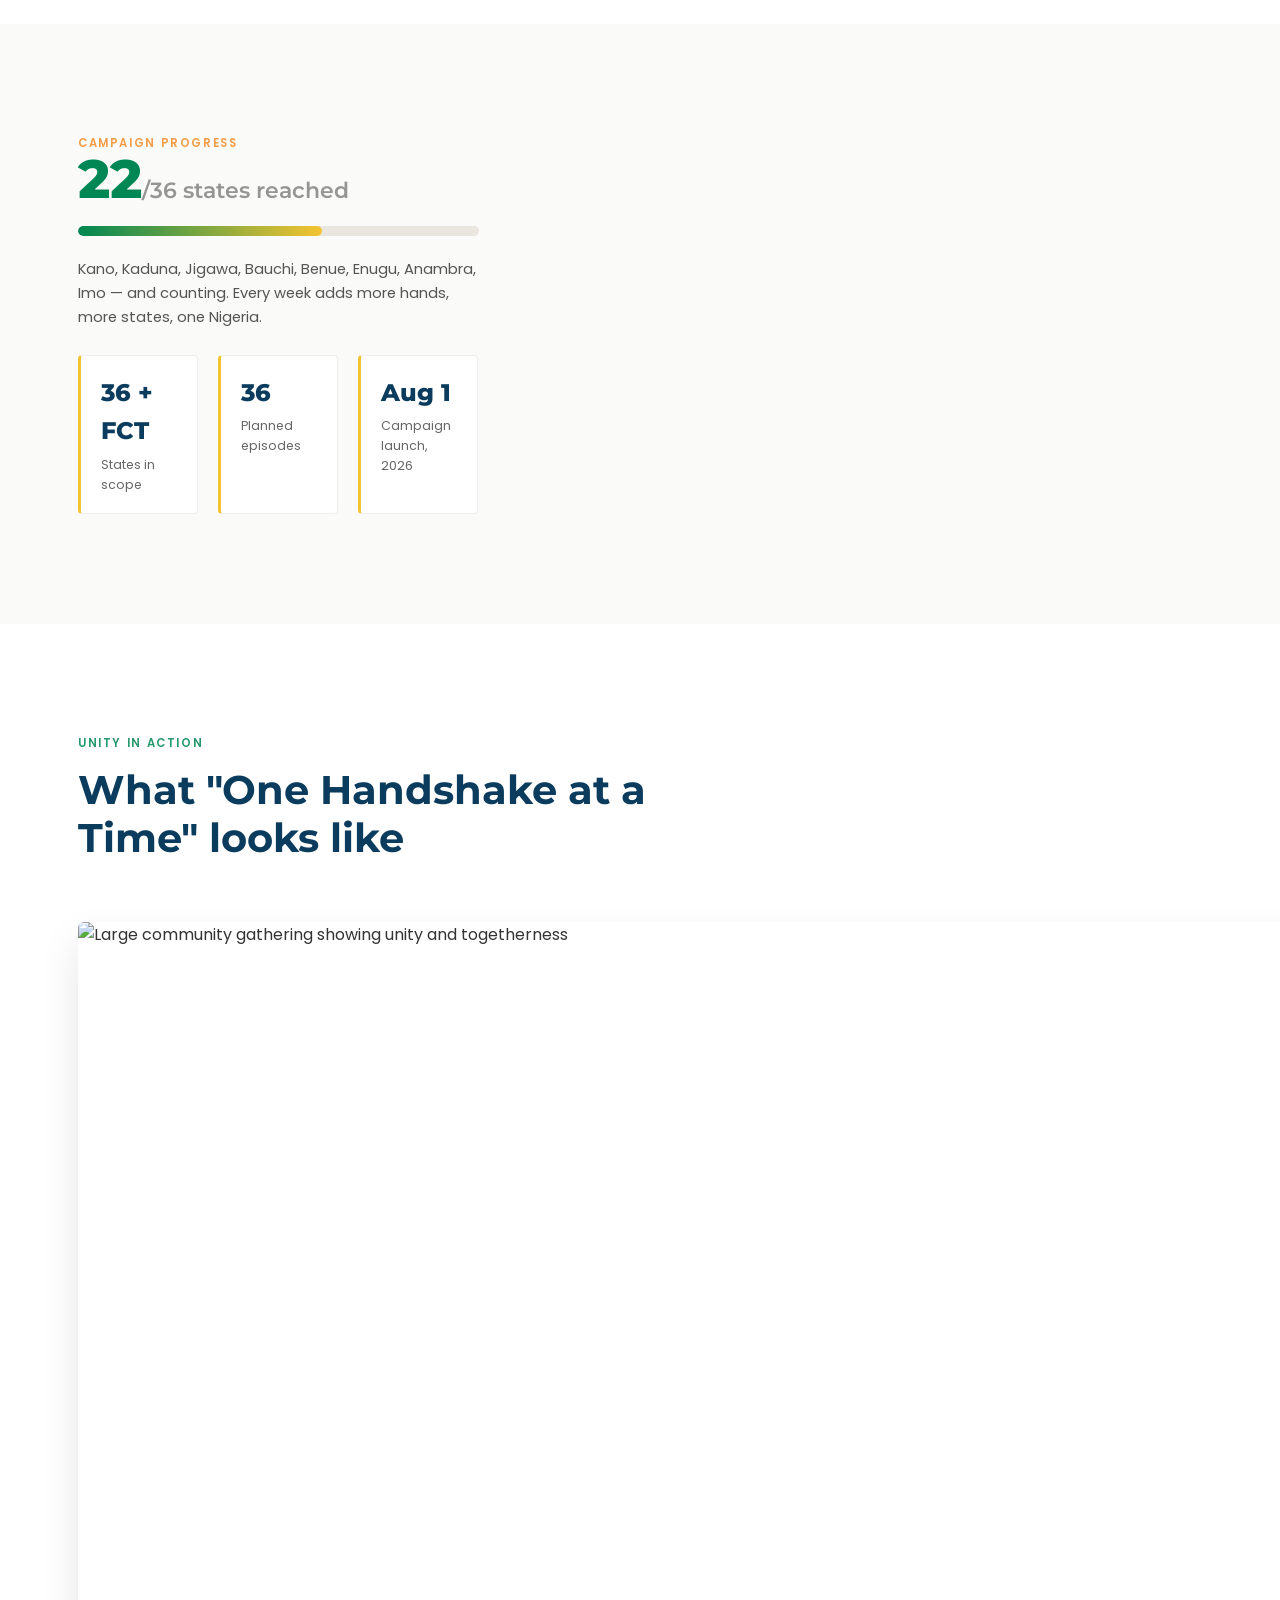
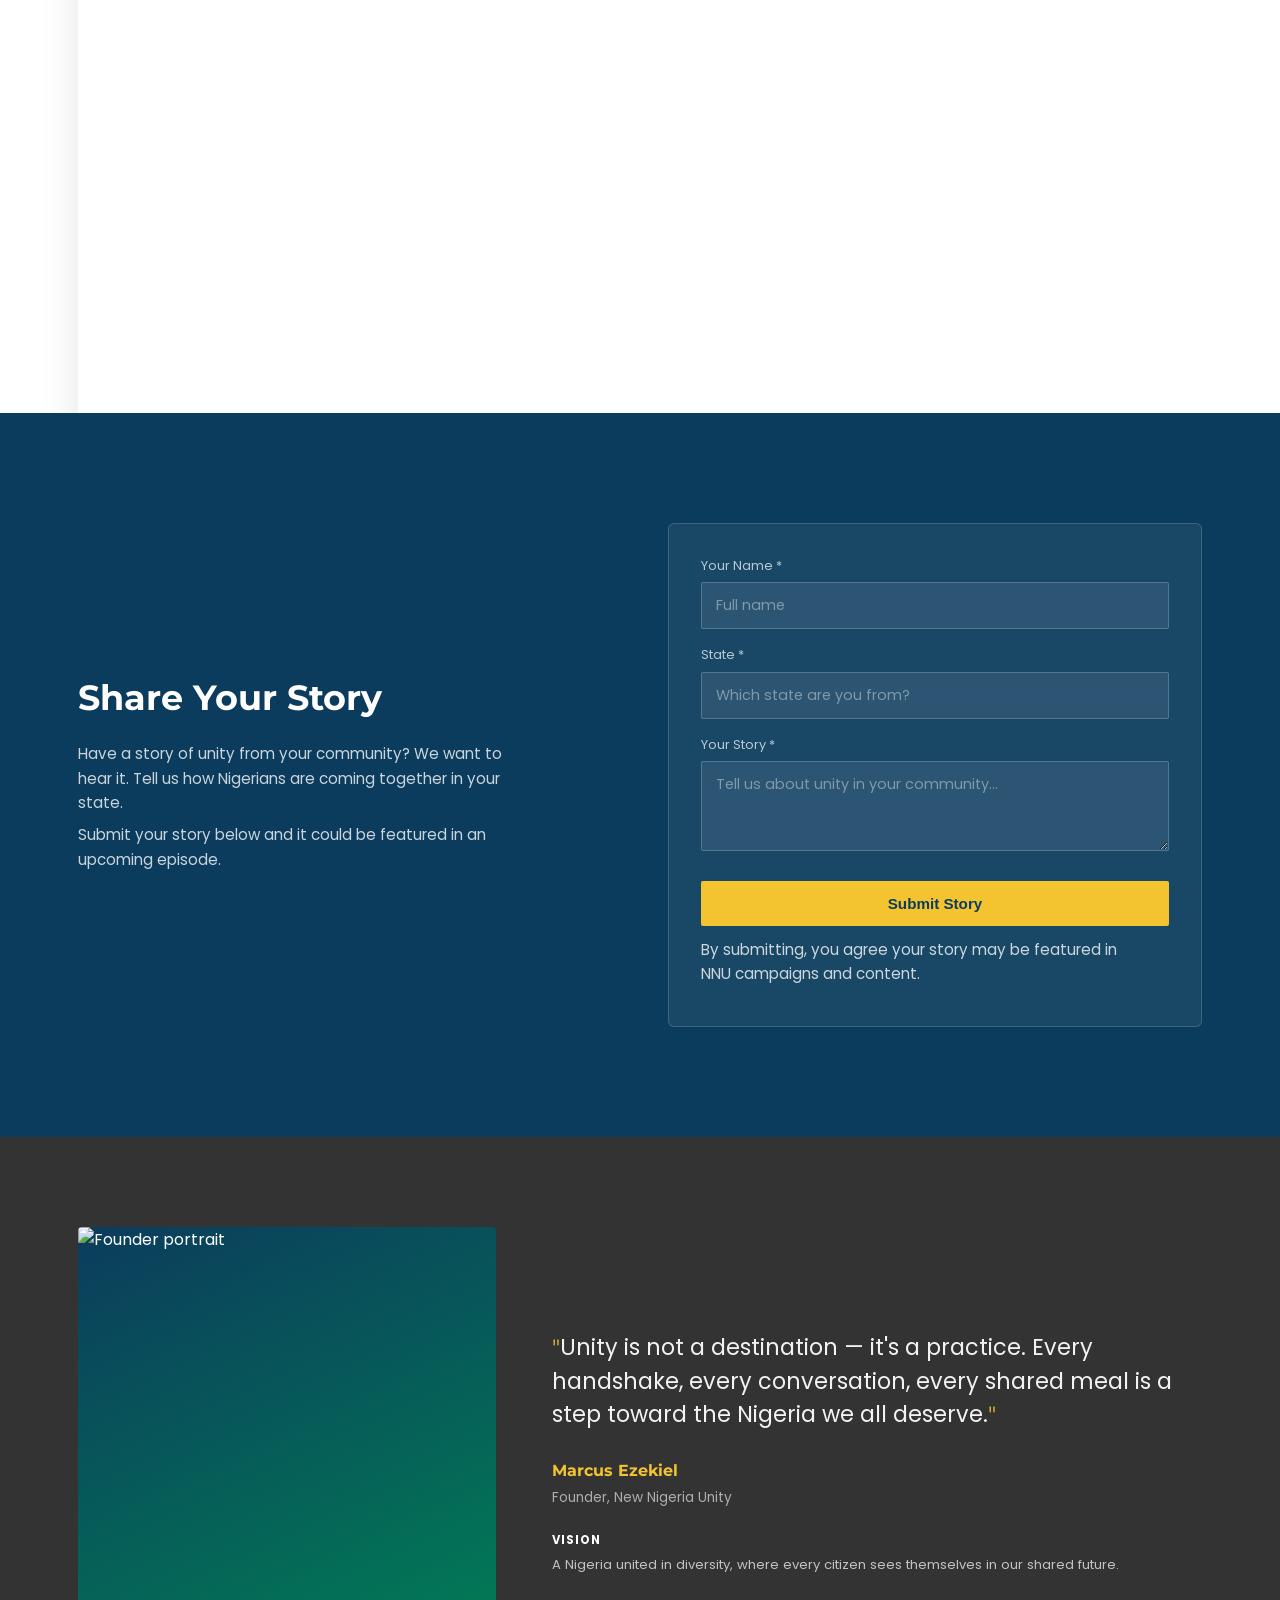
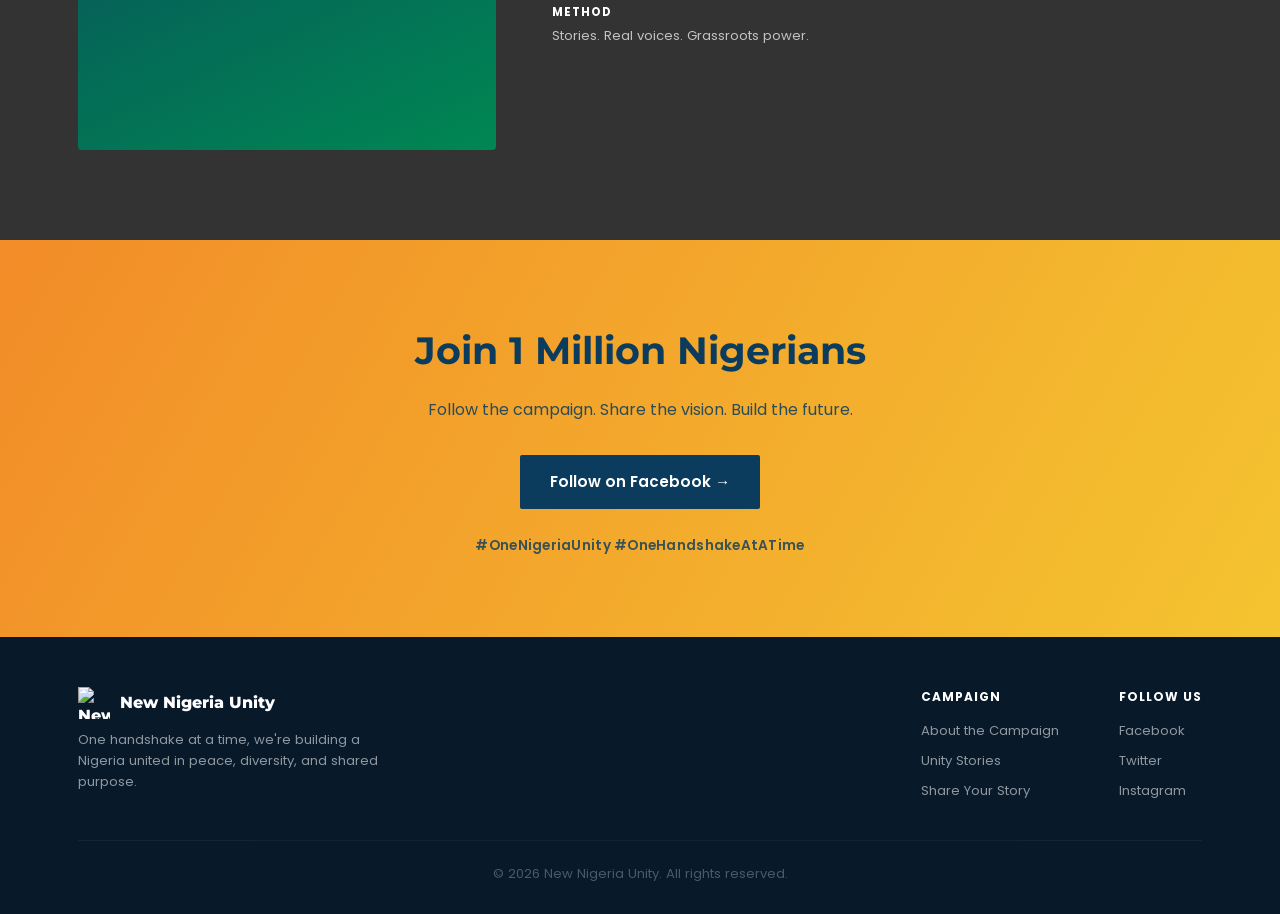
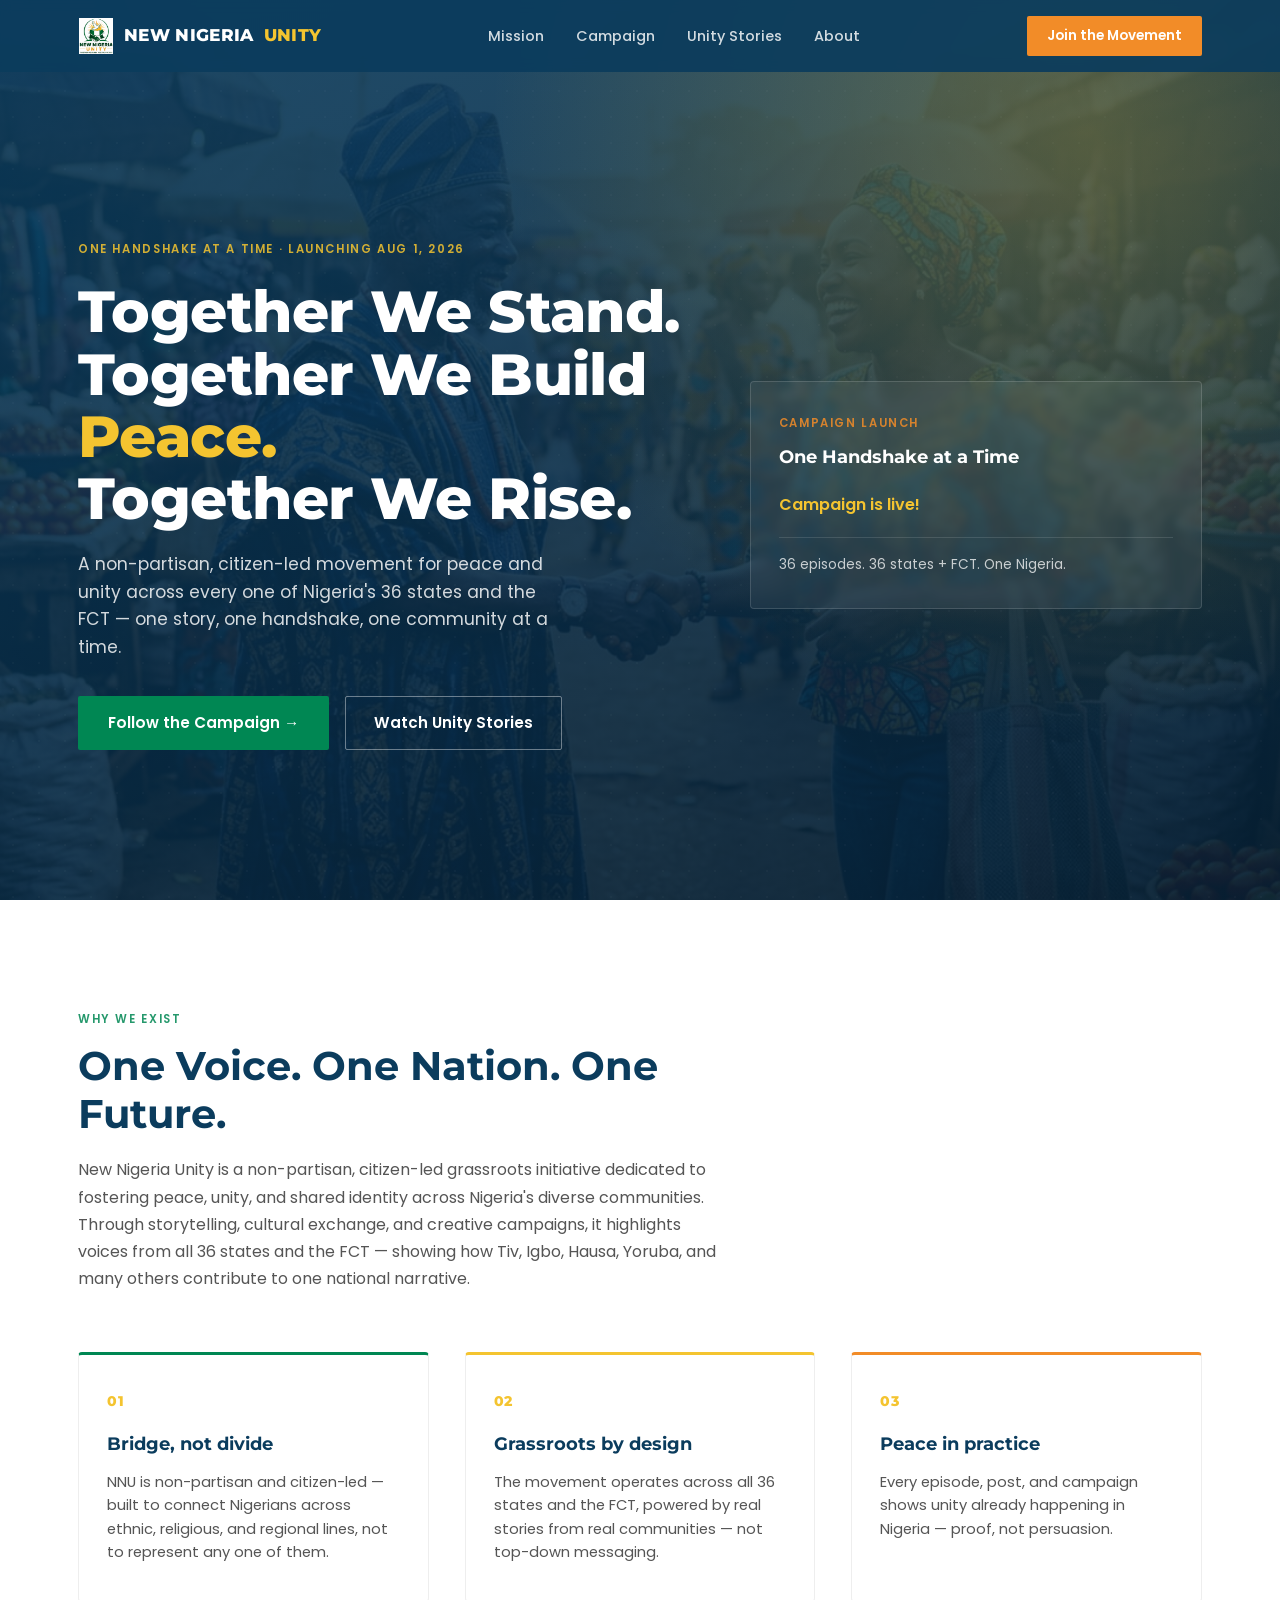
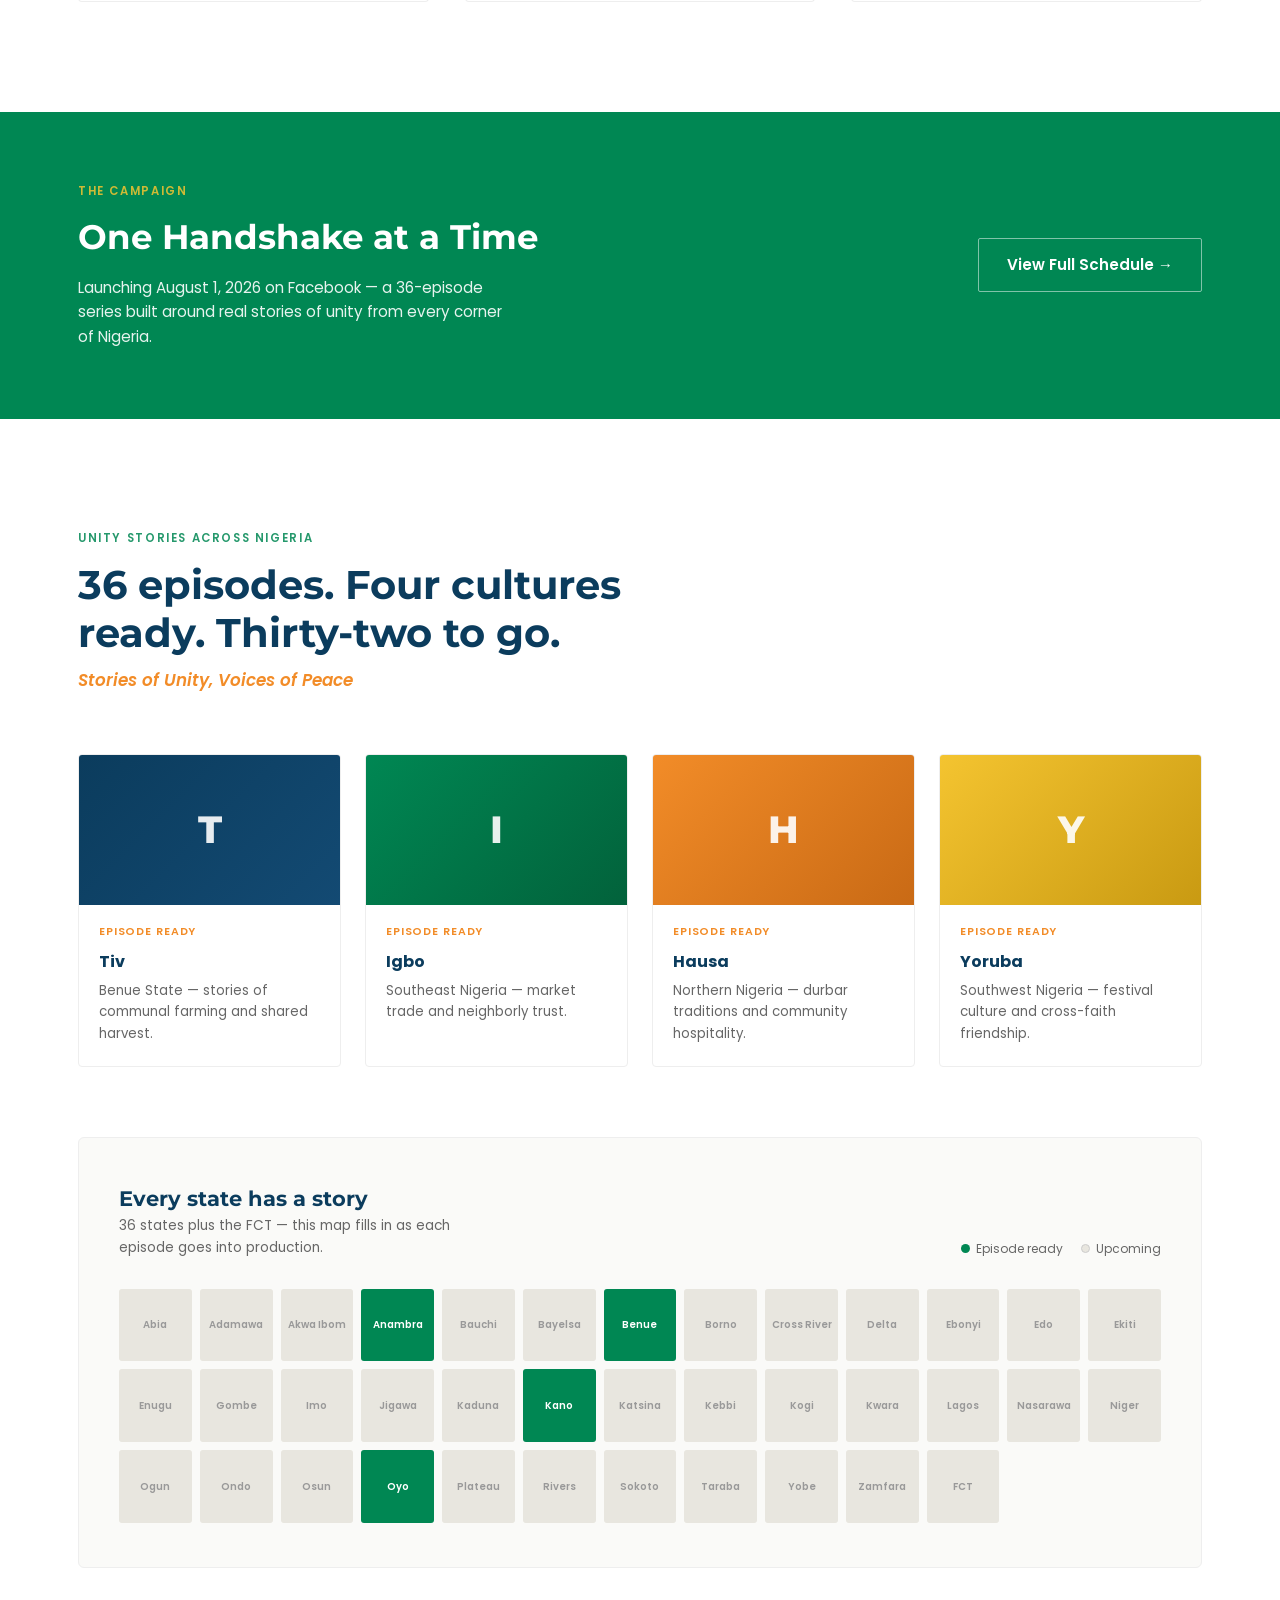
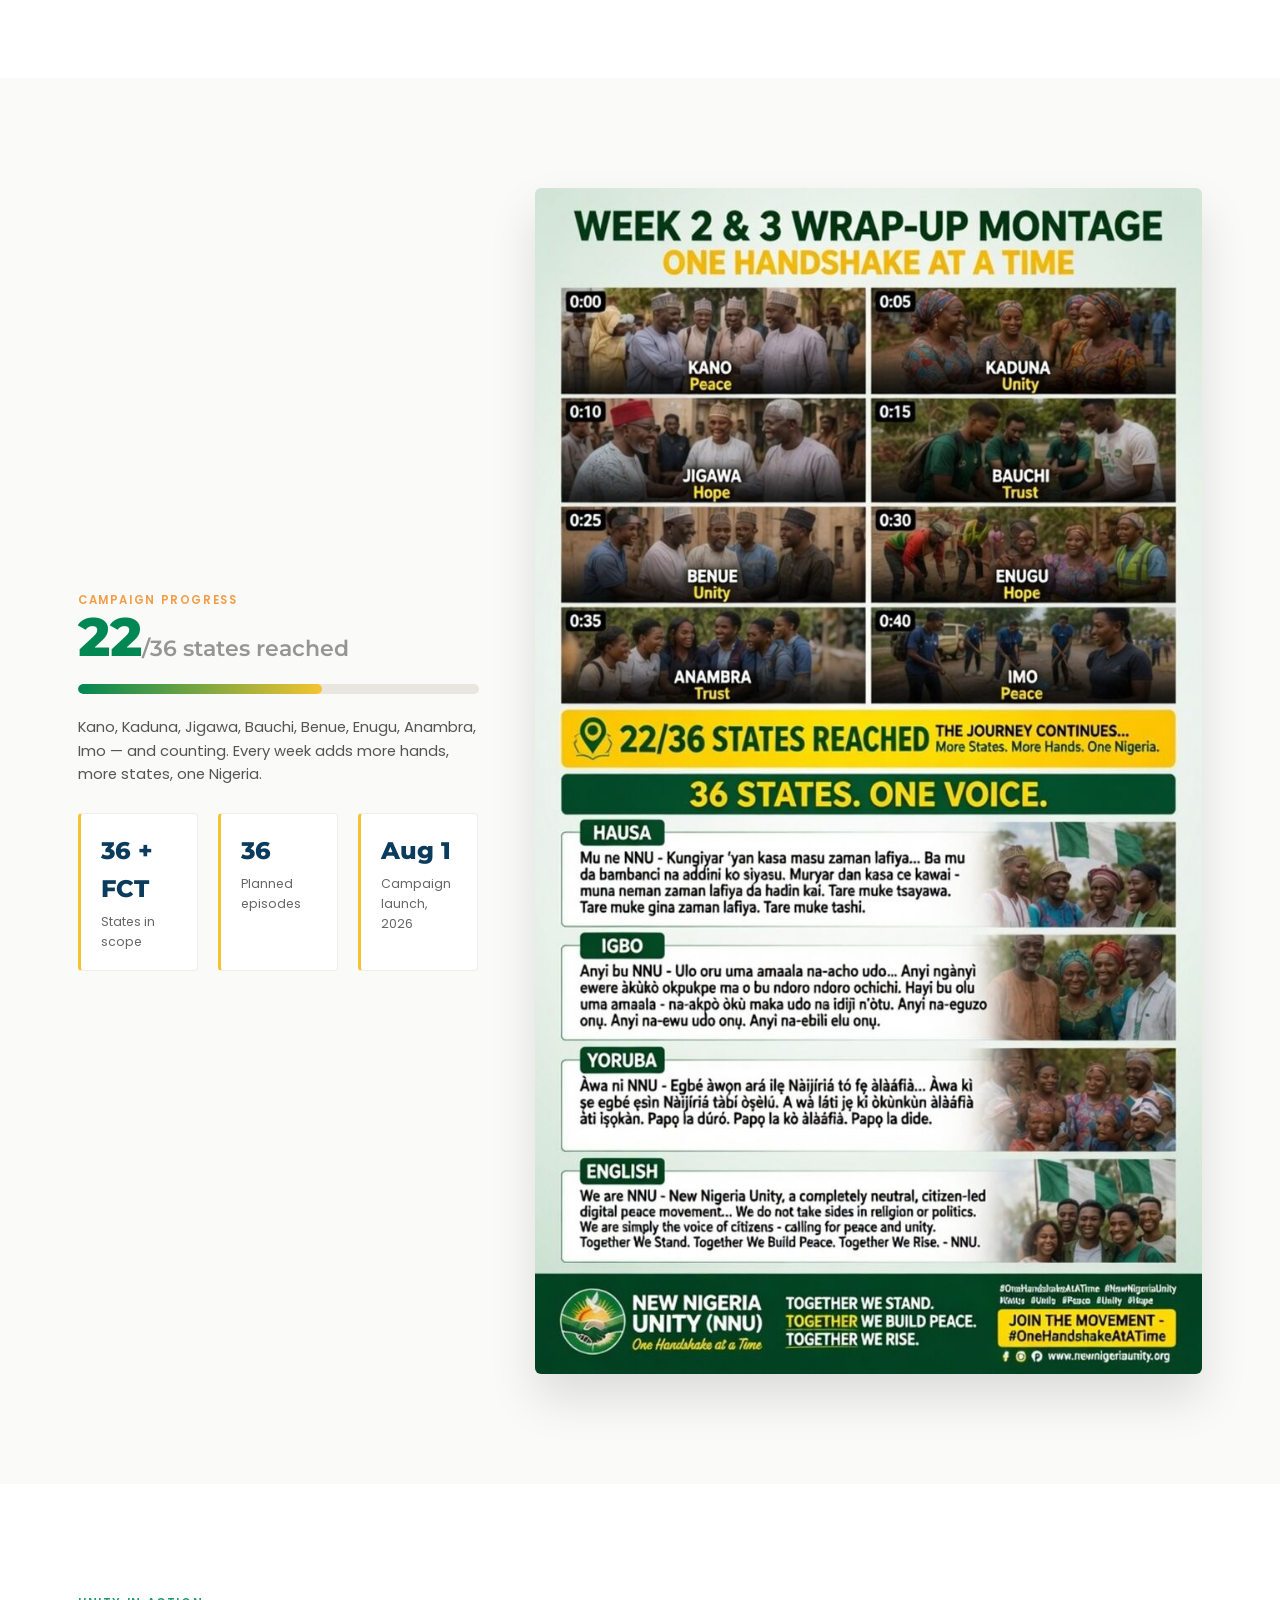
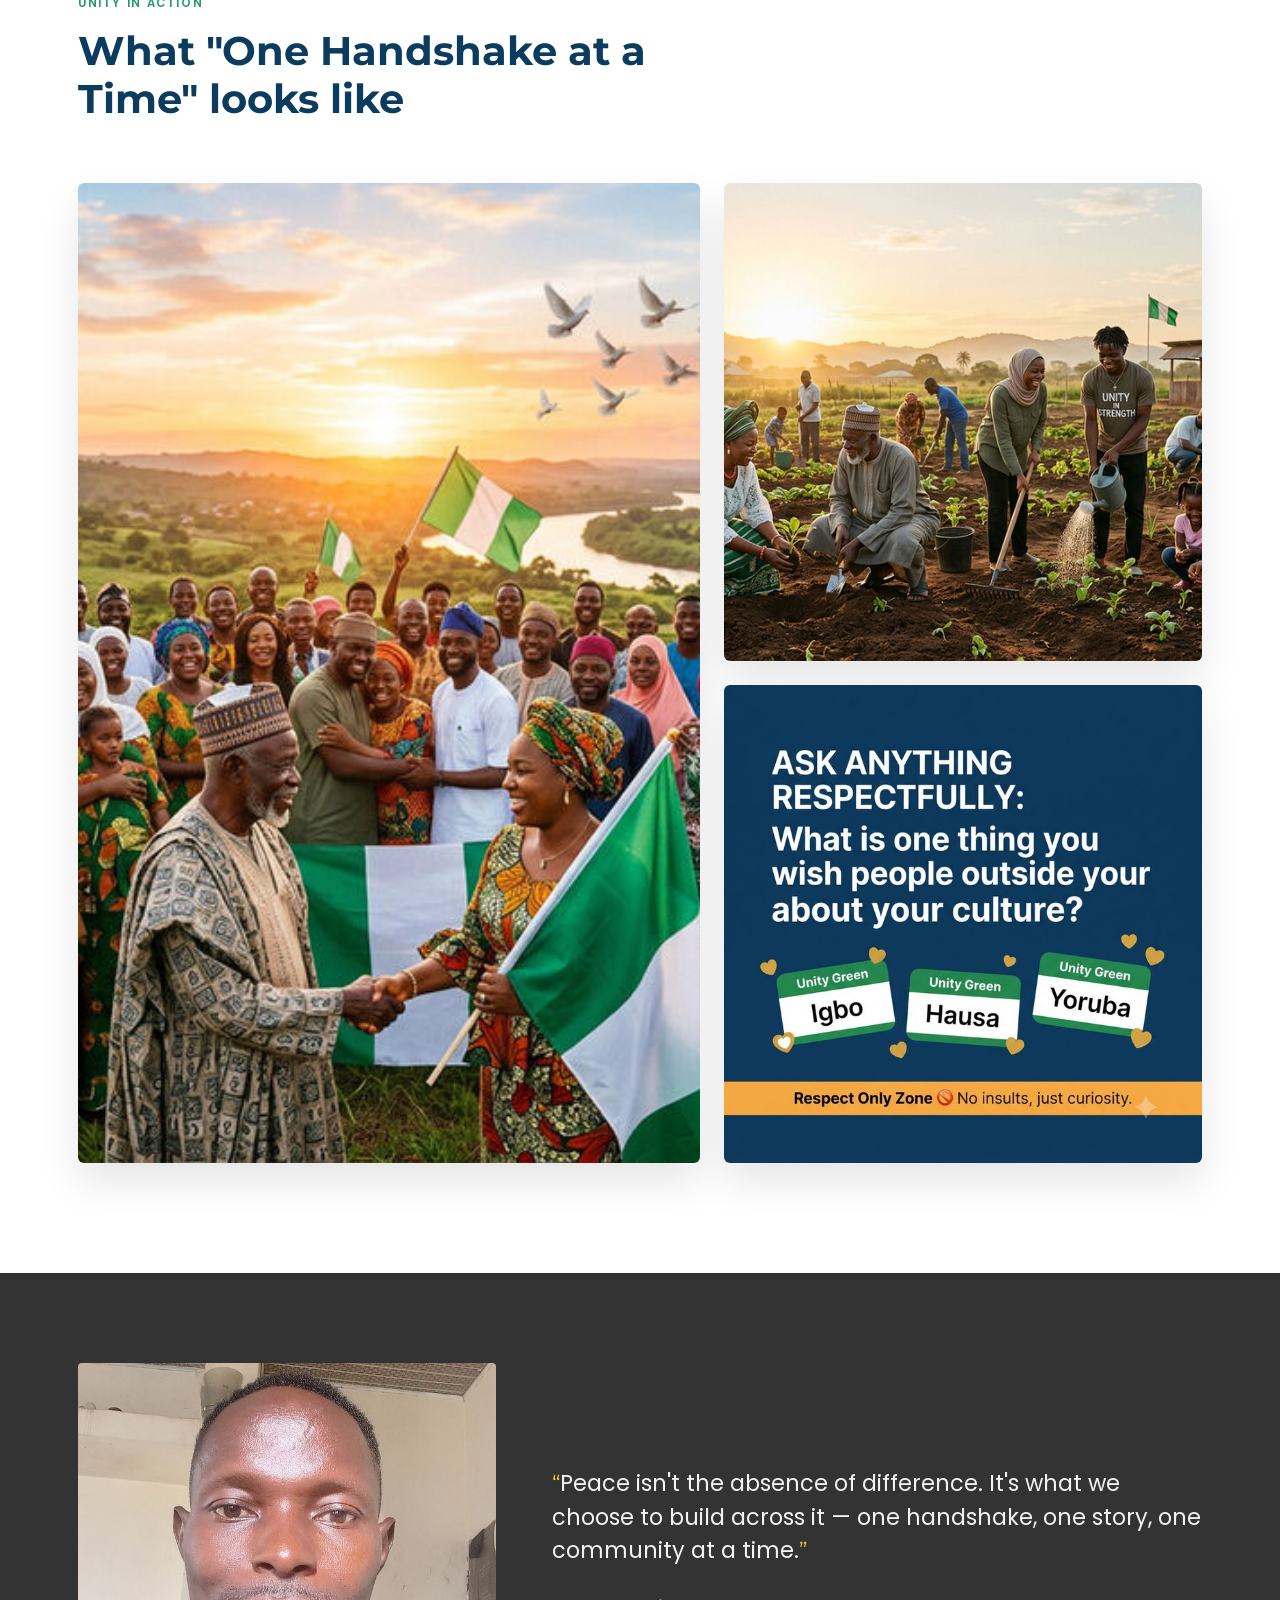
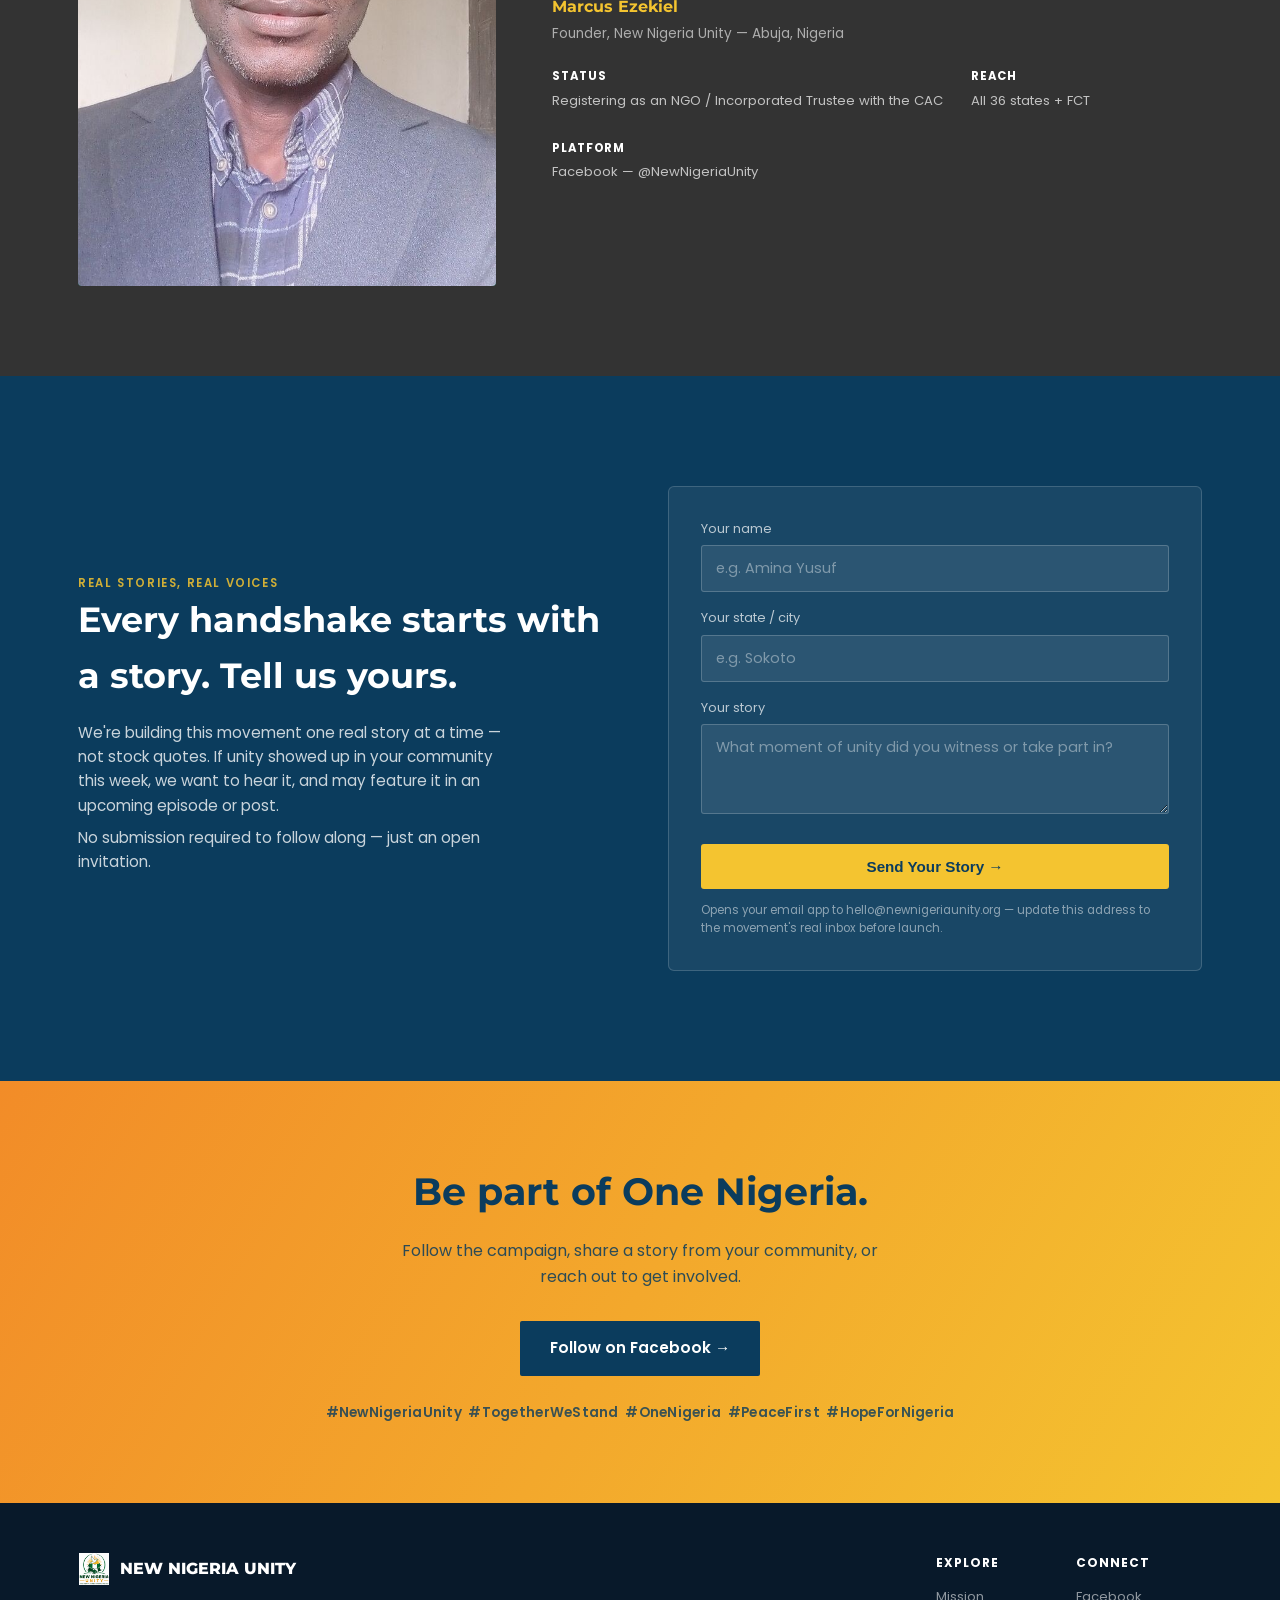
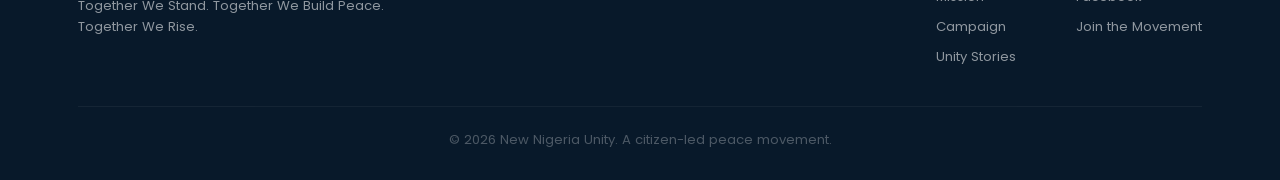
